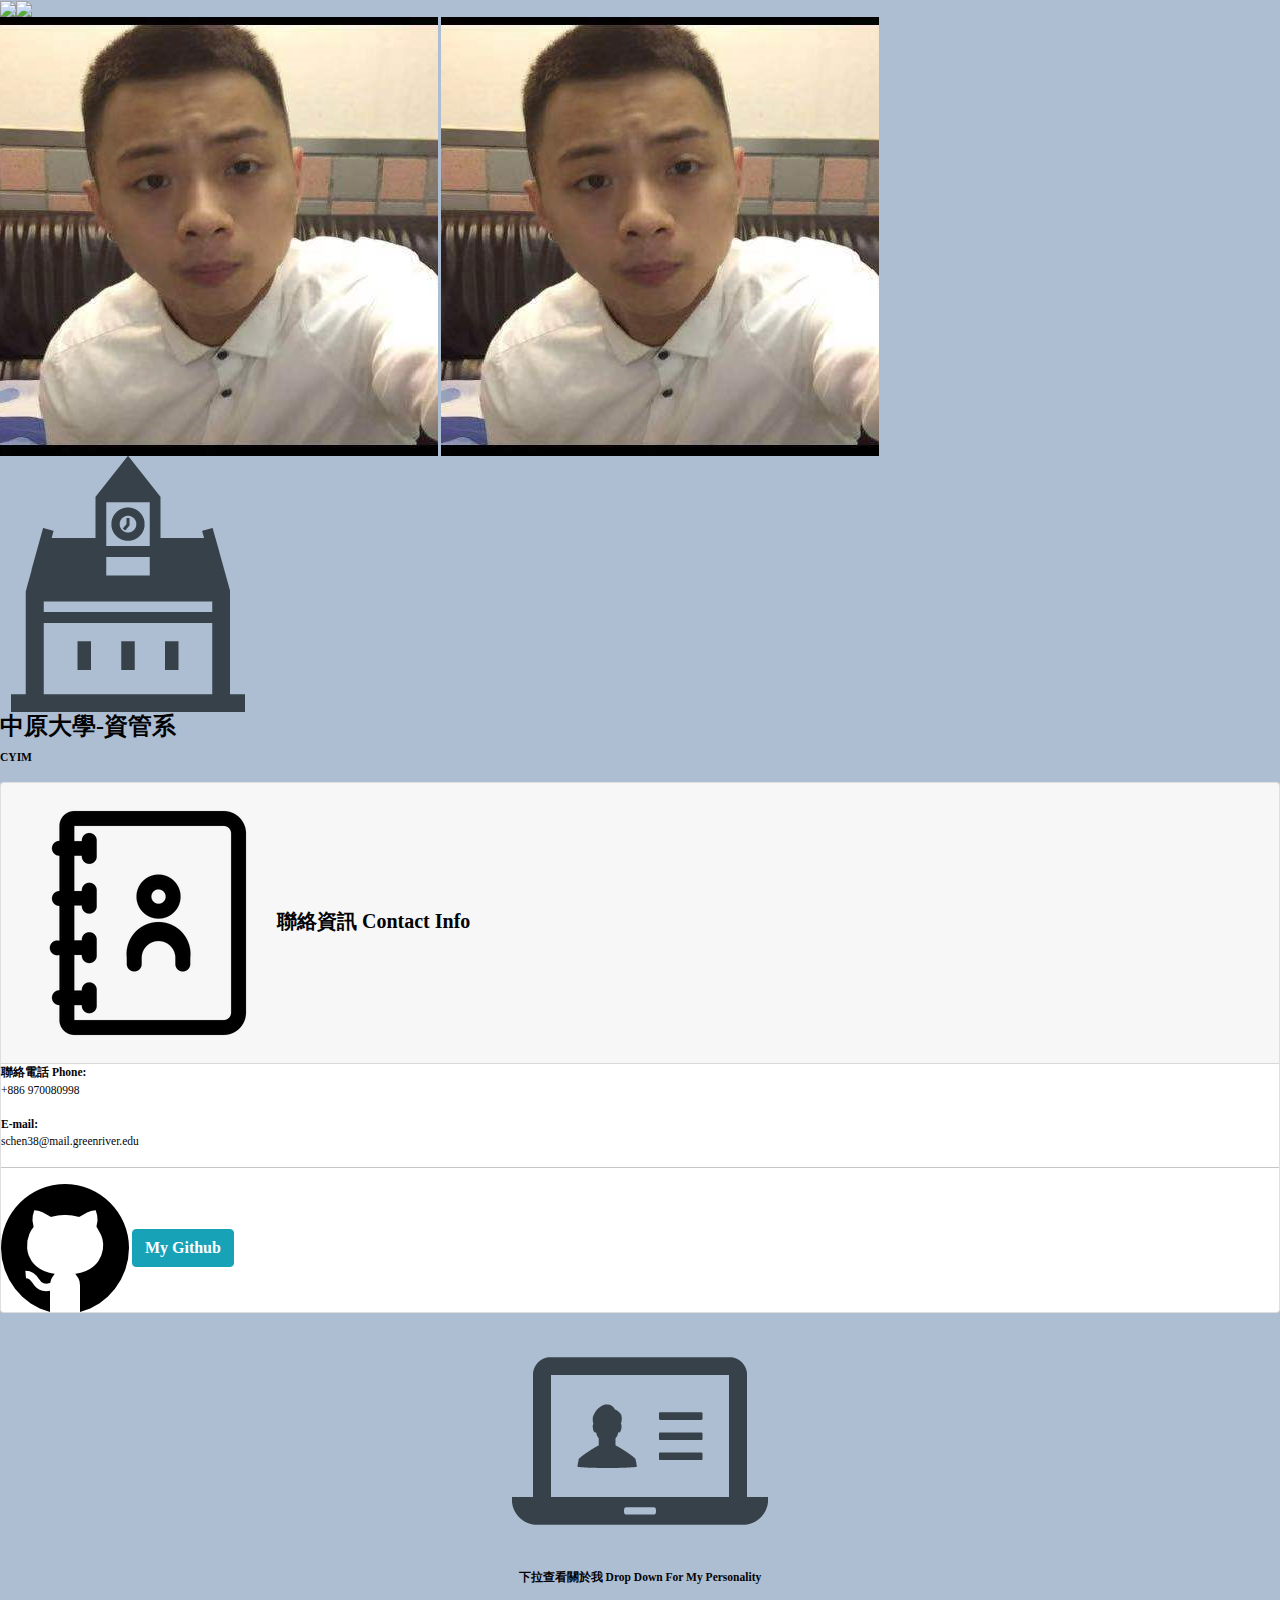
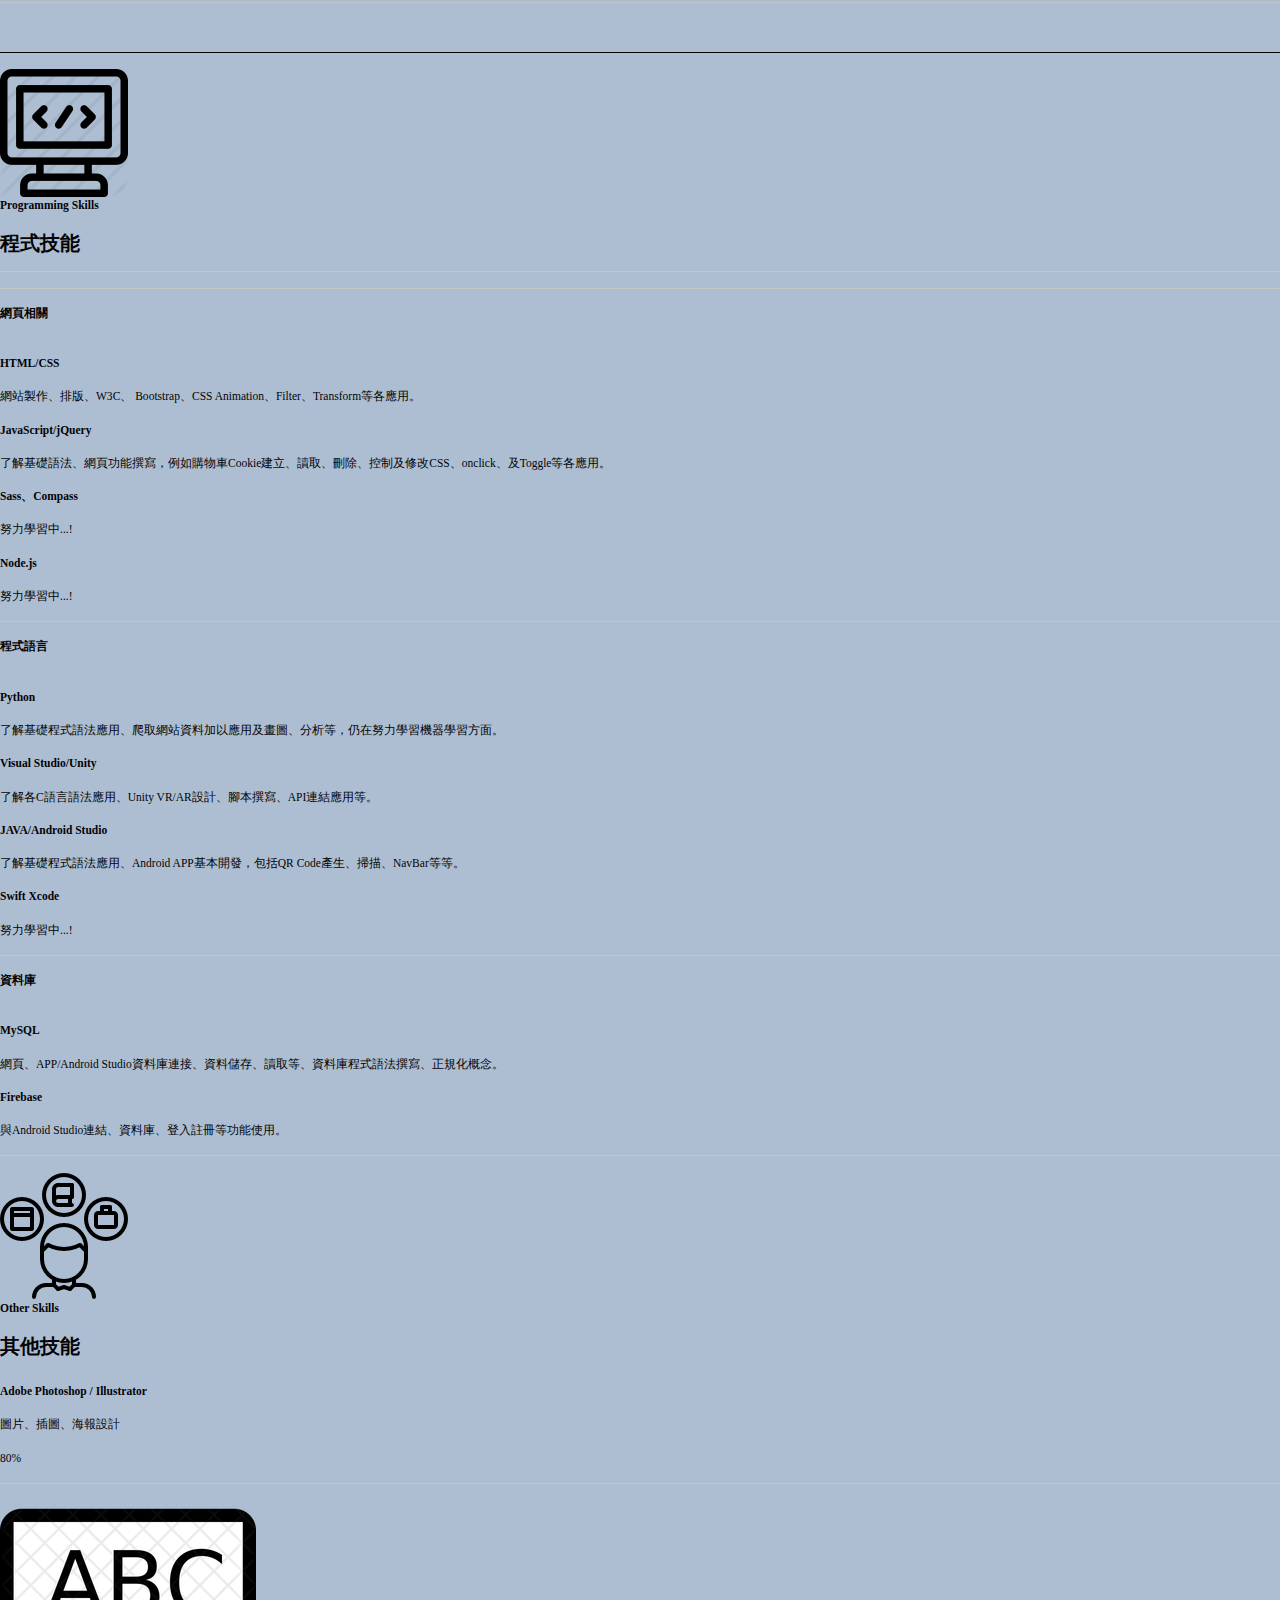
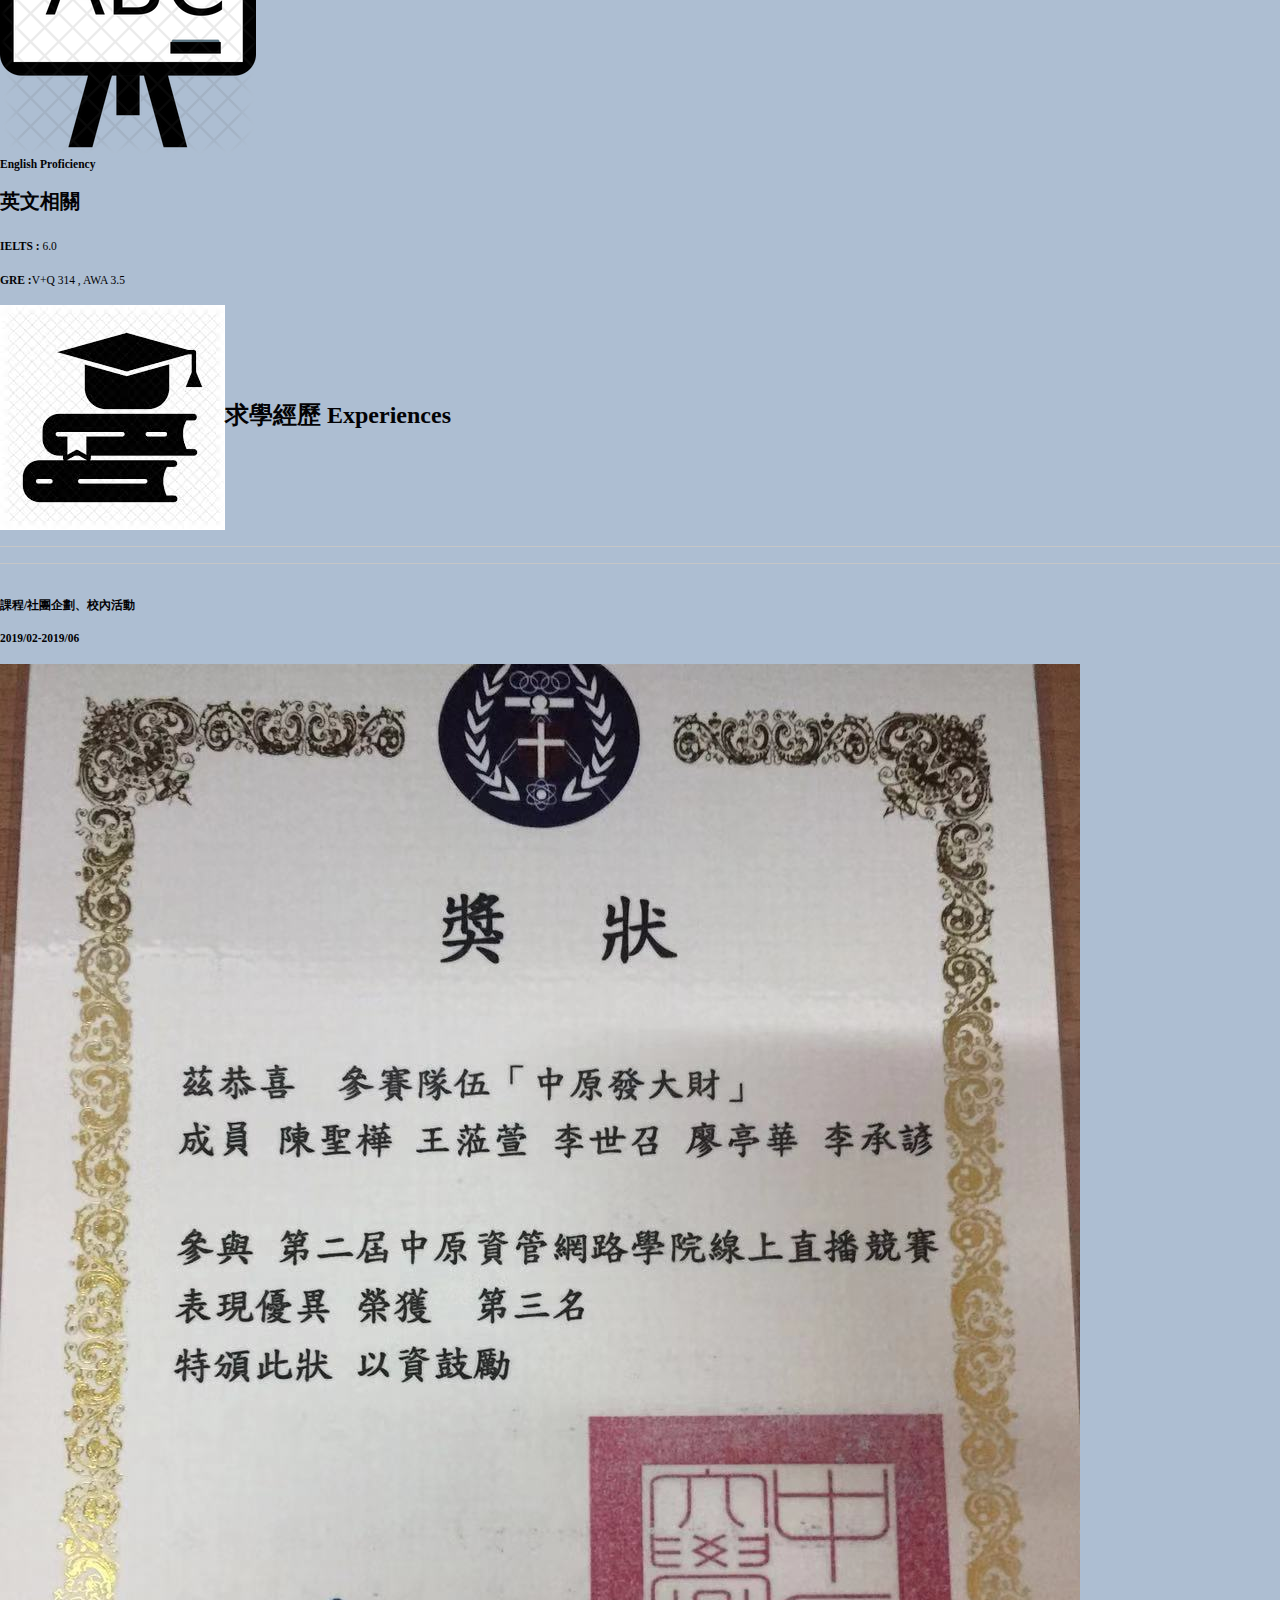
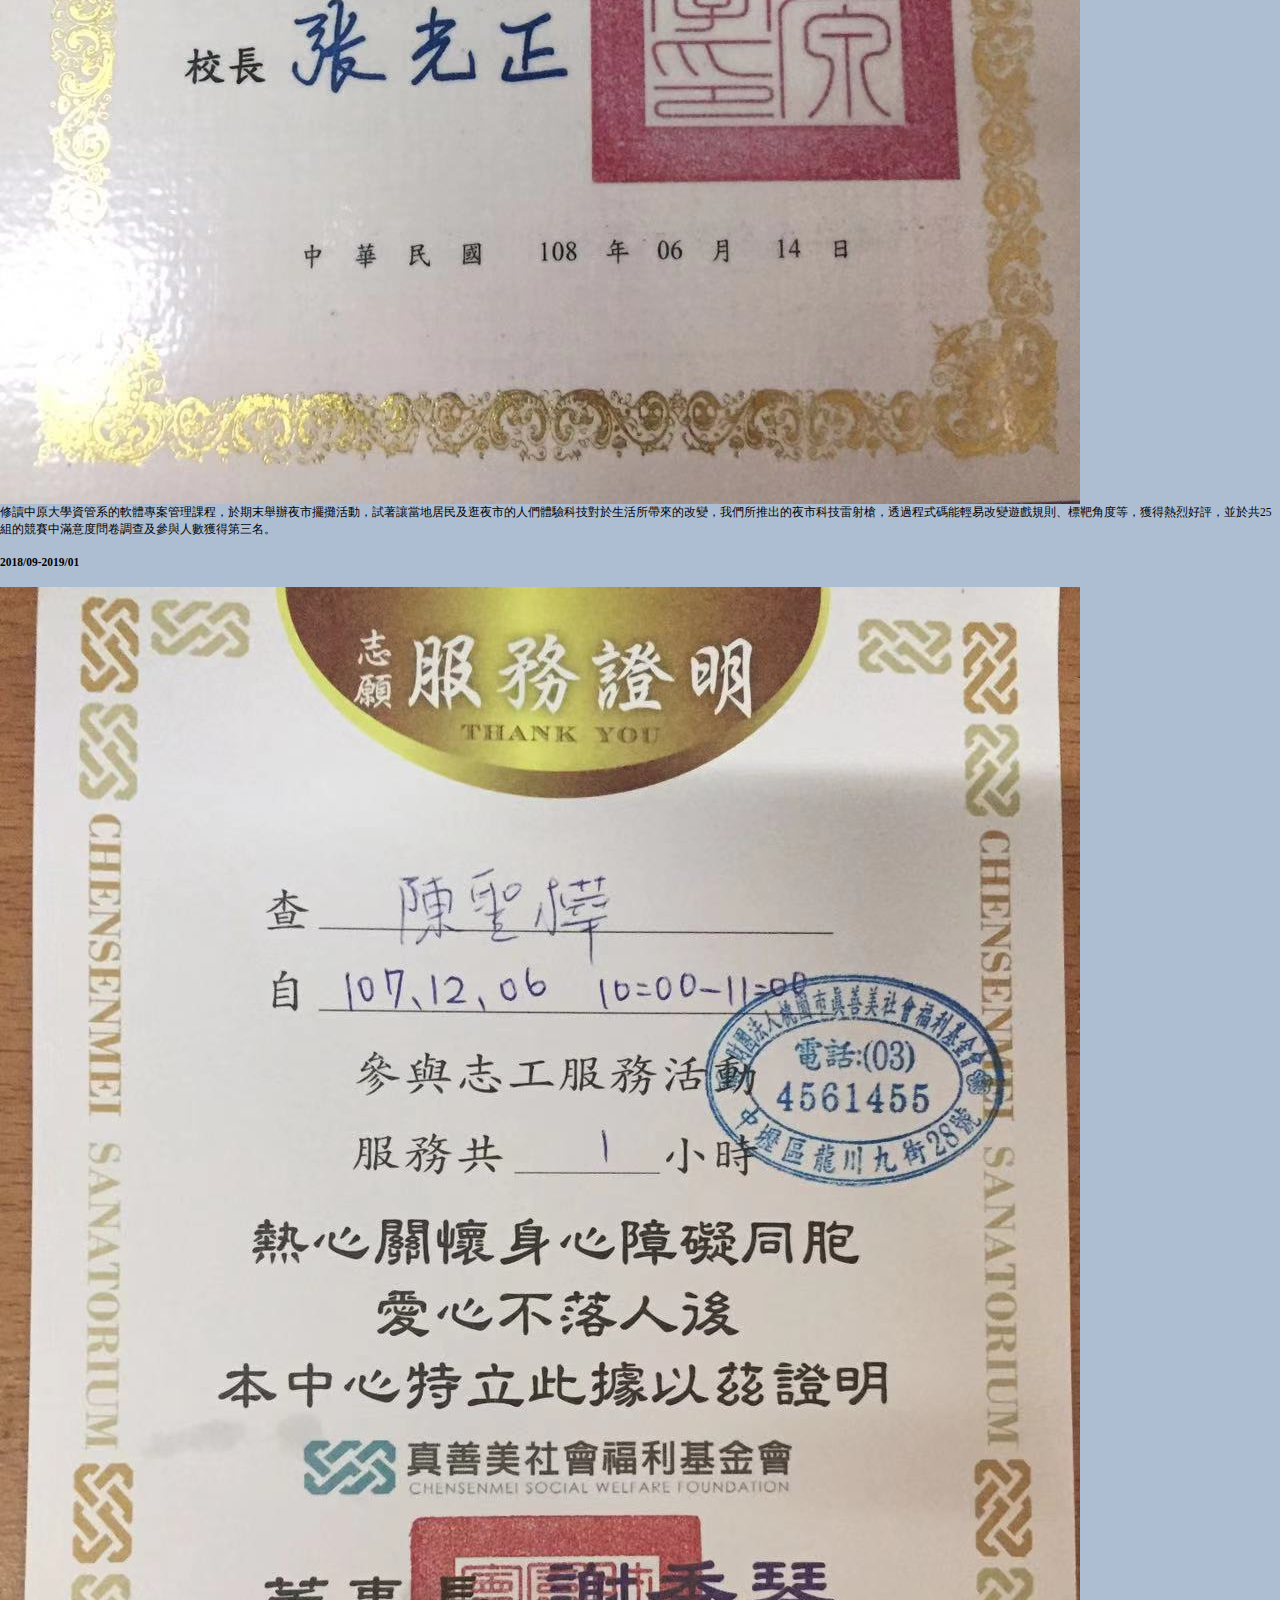
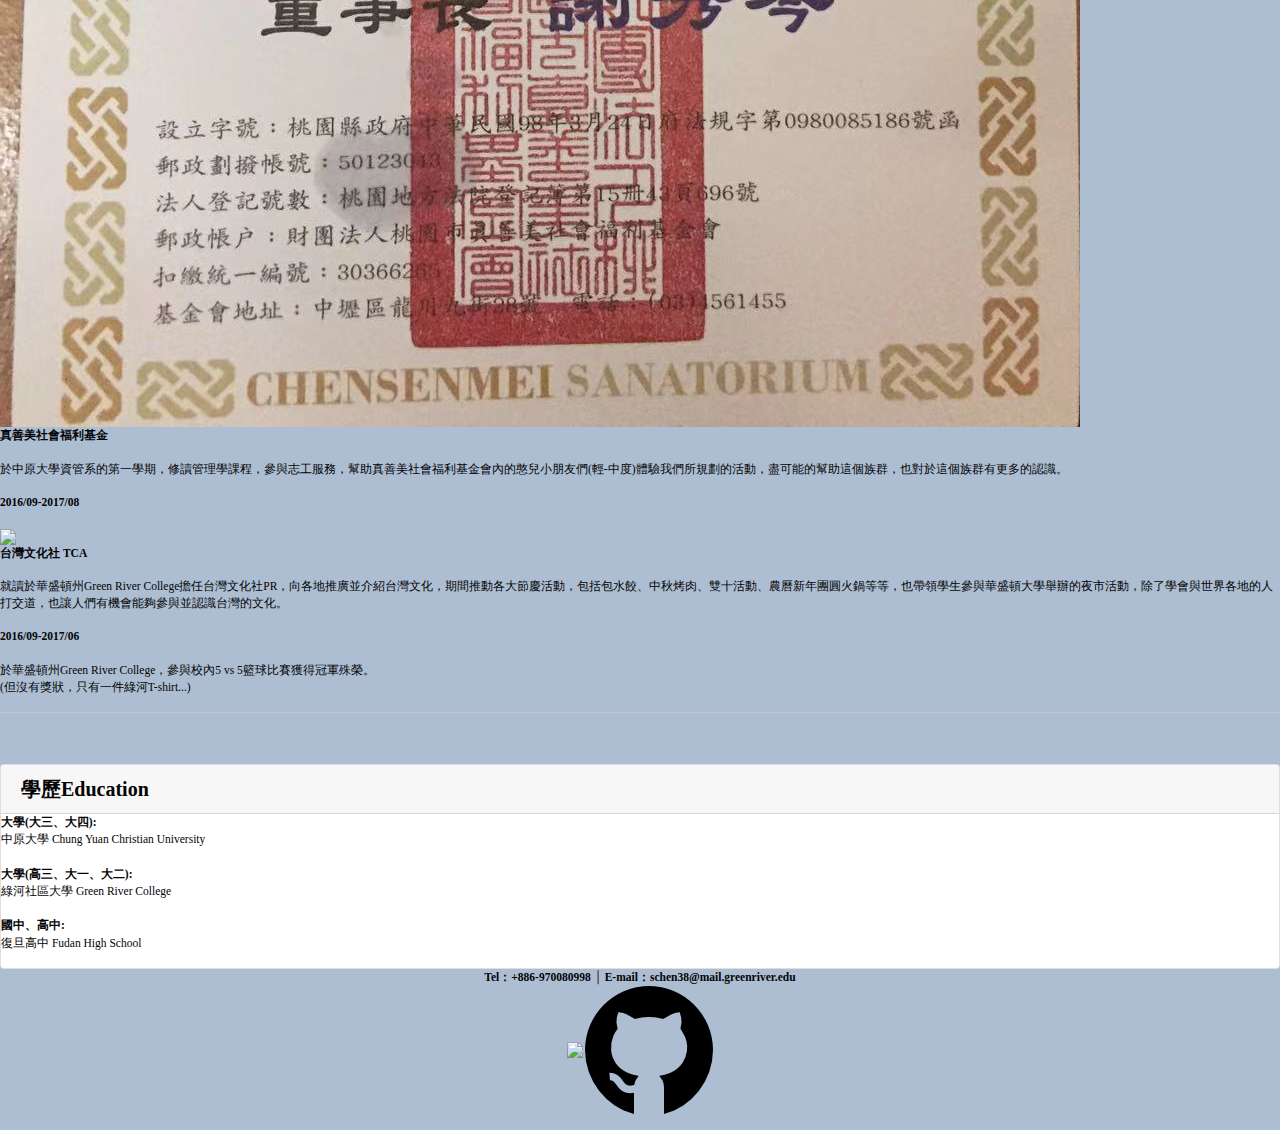
==== index.html @ 16287f43 "Add files via upload" ====
<!DOCTYPE html>
<html>
<head>
<meta name="viewport" content="width=device-width, initial-scale=1">
<meta charset="utf-8" >
<link rel="stylesheet" href="https://maxcdn.bootstrapcdn.com/bootstrap/4.0.0/css/bootstrap.min.css" integrity="sha384-Gn5384xqQ1aoWXA+058RXPxPg6fy4IWvTNh0E263XmFcJlSAwiGgFAW/dAiS6JXm" crossorigin="anonymous">
<link rel="stylesheet" href="css/resume.css">
<style type="text/css">
    body{
    background: #adbed2;
    font-family: Microsoft JhengHei; 
    text-decoration: none;
    font-size: 0.9vmax;
    color: #030305;
    }
</style>
</head>

<body>
    <div class="divName"><img src="img/nameM.png" class="nameM"><img src="img/name.png" class="namescript"></div>
<div class="main">
	<div class="frame">
    <div class="a1">
        <div class="info1">
          <div class="myImage">
          <img src="img/me.png" class="me">
          <img src="img/me.png" class="meBack">
          </div>
          <div class="info1_1">
          <img src="img/school.png" class="icon">
          <h4><b>中原大學-資管系</b></h4>
          <p><b>CYIM</b></p>
        </div>
        </div>
        <div class="info2">
        <div class="card">
          <h5 class="card-header "><img src="img/contact.png" class="icon"><b>聯絡資訊  Contact Info</b></h5>
          <div class="contact">
            <p><b>聯絡電話  Phone:</b><br>+886 970080998<br><br><b>E-mail: </b><br>schen38@mail.greenriver.edu</p>
            <hr color="#dddddd">
            <div class="git">
              <img src="img/github.png" class="icon">
              <a href="https://github.com/schen38" class="btn btn-info"><center><b>My    Github</b></center></a>
            </div>
          </div>
        </div>
      </div>
      <div class="info3" id="info3">
          <center><img src="img/aboutme.png" class="icon"></center>
          <center><p><b>下拉查看關於我 Drop Down For My Personality</b></p></center>
          <center><hr color="#dddddd">
          <br>
          <div class="rotate">
            <span class="arrow" onclick="toggle(this)" data-toggle="collapse" data-target="#collapse"> 
            </span>
          </div>
          </center>
      <div id="collapse" class="collapse">
        <br>
          <p><b>關於我   About Me</b></p>
          <p>個性外向，樂於與人交談，但也享受宅在家完成程式後的成就感，嘗試將創意、個人特色及程式能力結合，將想到或看到有趣的主題，用程式將邏輯及思維呈現出來；喜歡跳脫舒適圈，嘗試不同的挑戰，平常自己學習新知識，包括進階前端(Node、React、Vue、Sass、Compass)、SEO等知識，閱讀英文文章及影片(TedTalk、CNN、)、Python與爬蟲、機器學習應用(Finlab)，APP製作、Swift(Stanford CS193P課程影片)，以及任何相關趨勢或知識(Medium網站等)，邊學邊做，嘗試填滿生活來精進自我。
          </p>
          <br>
        <div class="card">
          <p class="card-header"><img src="img/hobby.jpg" class="icon"><b>興趣嗜好  Passion & Hobbies</b></p>
          <div>
            <div class="divH"><p><img src="img/reading.png" class="hobby">Reading</p></div> 
            <div class="divH"><p><img src="img/code.png" class="hobby">Coding Life</p></div>
            <div class="divH"><p><img src="img/basketball.png" class="hobby">Basketball</p></div> 
            <div class="divH"><p> <img src="img/poolball.jpg" class="hobby">Pool Ball</p></div>
            <div class="divH"><p><img src="img/rap.png" class="hobby">Rap/R&B/Soul Music </p></div>
            <div class="divH"><p><img src="img/traveling.jpg" class="hobby">Traveling</p></div>
          </div>
        </div>
      </div>
    </div>
    </div>
    <hr color="#030305">
    <div class="a2Left">
  		<div class="skill1">
  			<img src="img/codingicon.png" class="icon">
  			<p><b>Programming    Skills</b></p>
  			<h5><b>程式技能</b></h5>
  		</div>
      <hr color="#dddddd">
      <hr color="#dddddd">
  		<div class="percent">
        <div class="codeweb">
        <p><b>網頁相關</b></p>
        <br>
  			<div class="codingSkill">
  				<p><b>HTML/CSS</b></p>
  				<p>網站製作、排版、W3C、 Bootstrap、CSS Animation、Filter、Transform等各應用。</p>
          <div class="Chart">
  				  <div class="circleChart" id="0"></div>
          </div>
  			</div>
  			<div class="codingSkill"> 
  				<p><b>JavaScript/jQuery</b></p></center>
  				<p>了解基礎語法、網頁功能撰寫，例如購物車Cookie建立、讀取、刪除、控制及修改CSS、onclick、及Toggle等各應用。</p>
          <div class="Chart">
  				  <div class="circleChart" id="2"></div>
          </div>
  			</div>
        <div class="codingSkill">
          <p><b>Sass、Compass</b></p>
          <p>努力學習中...!</p>
          <div class="Chart">
            <div class="circleChart" id="1"></div>
          </div>
        </div>
        <div class="codingSkill">
          <p><b>Node.js</b></p></center>
          <p>努力學習中...!</p>
          <div class="Chart">
            <div class="circleChart" id="3"></div>
          </div>
        </div>
      </div>
      <hr color="#dddddd">
      <div class="codelanguage">
        <p><b>程式語言</b></p>
        <br>
  			<div class="codingSkill">
  				<p><b>Python</b></p>
  				<p>了解基礎程式語法應用、爬取網站資料加以應用及畫圖、分析等，仍在努力學習機器學習方面。</p>
          <div class="Chart">
  				  <div class="circleChart" id="4"></div>
          </div>
  			</div>
  			<div class="codingSkill">
  				<p><b>Visual Studio/Unity</b></p>
  				<p>了解各C語言語法應用、Unity VR/AR設計、腳本撰寫、API連結應用等。</p>
          <div class="Chart">
  				  <div class="circleChart" id="5"></div>
          </div>
  			</div>
        <div class="codingSkill">
          <p><b>JAVA/Android Studio</b></p>
          <p>了解基礎程式語法應用、Android APP基本開發，包括QR Code產生、掃描、NavBar等等。</p>
          <div class="Chart">
            <div class="circleChart" id="6"></div>
          </div>
        </div>
        <div class="codingSkill">
          <p><b>Swift Xcode</b></p>
          <p>努力學習中...!</p>
          <div class="Chart">
            <div class="circleChart" id="7"></div>
          </div>
        </div>
      </div>
      <hr color="#dddddd">
      <div class="codedb">
        <p><b>資料庫</b></p>
        <br>
  			<div class="codingSkill">
  				<p><b>MySQL</b></p>
  				<p>網頁、APP/Android Studio資料庫連接、資料儲存、讀取等、資料庫程式語法撰寫、正規化概念。</p>
          <div class="Chart">
  				  <div class="circleChart" id="8"></div>
          </div>
  			</div>
        <div class="codingSkill">
          <p><b>Firebase</b></p>
          <p>與Android Studio連結、資料庫、登入註冊等功能使用。</p>
          <div class="Chart">
            <div class="circleChart" id="9"></div>
          </div>
        </div>
		  </div>
    </div>
		  <hr color="#dddddd">
		  <div class="skills">
			 <img src="img/otherskill.png" class="icon">
  			<p><b>Other Skills</b></p>
  			<h5><b>其他技能</b></h5>
        <br>
    		<p><b>Adobe Photoshop / Illustrator</b></p>
    		<p>圖片、插圖、海報設計</p>
        <p>80%</p>
    		<div class="scontainer">
      		<div class="skill"><p></p></div>
    		</div>
      </div>
    		<hr color="#dddddd">
      <div class="skills">
    		<img src="img/english.png" class="icon">
    		<p><b>English Proficiency</b></p>
    		<h5><b>英文相關</b></h5><br>
    		<p><b>IELTS    :</b>    6.0</p>
    		<p><b>GRE    :</b>V+Q    314     ,    AWA    3.5</p>
    	</div>
    </div>
    <div class="a2Right">
      <h4><b><img src="img/education.jpg" class="icon">求學經歷  Experiences</b></h4>
      <hr color="#dddddd"><hr color="#dddddd">
      <br>
      <p><b>課程/社團企劃、校內活動</b><p>
  		<div class="timeline">
  			<div class="tcontainer tleft">
    			<div class="content1">
            <p><b>2019/02-2019/06</b></p>
            <img src="img/certificates.jpg"  class="certificate">
            <p>修讀中原大學資管系的軟體專案管理課程，於期末舉辦夜市擺攤活動，試著讓當地居民及逛夜市的人們體驗科技對於生活所帶來的改變，我們所推出的夜市科技雷射槍，透過程式碼能輕易改變遊戲規則、標靶角度等，獲得熱烈好評，並於共25組的競賽中滿意度問卷調查及參與人數獲得第三名。</p>
    			</div>
  			</div>
  			<div class="tcontainer tright">
    			<div class="content2">
            <p><b>2018/09-2019/01</b></p>
            <img src="img/certificatem.jpg" class="certificate">
            <p><b>真善美社會福利基金</b></p>
            <p>於中原大學資管系的第一學期，修讀管理學課程，參與志工服務，幫助真善美社會福利基金會內的憨兒小朋友們(輕-中度)體驗我們所規劃的活動，盡可能的幫助這個族群，也對於這個族群有更多的認識。</p>
    			</div>
  			</div>
  			<div class="tcontainer tleft">
          <div class="content3">
            <p><b>2016/09-2017/08</b></p>
            <img src="img/tca.jpg" class="certificate">
            <p><b>台灣文化社    TCA</b></p>
            <p>就讀於華盛頓州Green River College擔任台灣文化社PR，向各地推廣並介紹台灣文化，期間推動各大節慶活動，包括包水餃、中秋烤肉、雙十活動、農曆新年團圓火鍋等等，也帶領學生參與華盛頓大學舉辦的夜市活動，除了學會與世界各地的人打交道，也讓人們有機會能夠參與並認識台灣的文化。</p>
          </div>
  			</div>
        <div class="tcontainer tright">
          <div class="content4">
            <p><b>2016/09-2017/06</b></p>
            <p>於華盛頓州Green River College，參與校內5 vs 5籃球比賽獲得冠軍殊榮。<br>(但沒有獎狀，只有一件綠河T-shirt...)</p>
          </div>
        </div>
  		</div>
      <hr color="#dddddd">
      <br><br>
      <div class="card">
          <h5 class="card-header "><b>學歷Education</b></h5>
          <div class="contact">
            <p><b>大學(大三、大四):</b><br>中原大學 Chung Yuan Christian University <br><br>
            <b>大學(高三、大一、大二):</b><br>綠河社區大學 Green River College<br><br>
            <b>國中、高中:</b><br>復旦高中 Fudan High School
            </p>
          </div>
        </div>
    </div>
	</div>
</div>
<div class="footer">
  <center><p>
    <b>Tel：+886-970080998 │ E-mail：schen38@mail.greenriver.edu</b>
    <br><a href="mailto:schen38@mail.greenriver.edu"><img src="img/email.png" class="email"></a>
    <a href="https://github.com/schen38"><img src="img/github.png" class="email"></a>
  </p></center>
</div>

<script src="https://ajax.googleapis.com/ajax/libs/jquery/3.4.1/jquery.min.js"></script>
<script src="https://maxcdn.bootstrapcdn.com/bootstrap/3.4.0/js/bootstrap.min.js"></script>
<script src="js/arrow.js"></script>
<script src="js/circleChart.min.js"></script>
<script src="js/circleChartWeb.js"></script>
<script src="js/circleChartLanguage.js"></script>
<script src="js/circleChartDB.js"></script>
<script src="js/progress.js"></script>
<script src="js/experiences.js"></script>

</body>
</html>
---- css/resume.css ----
<style>
.main{
	background-color: white;
	max-width: 85%;
	max-height: 85%;
}
</style>
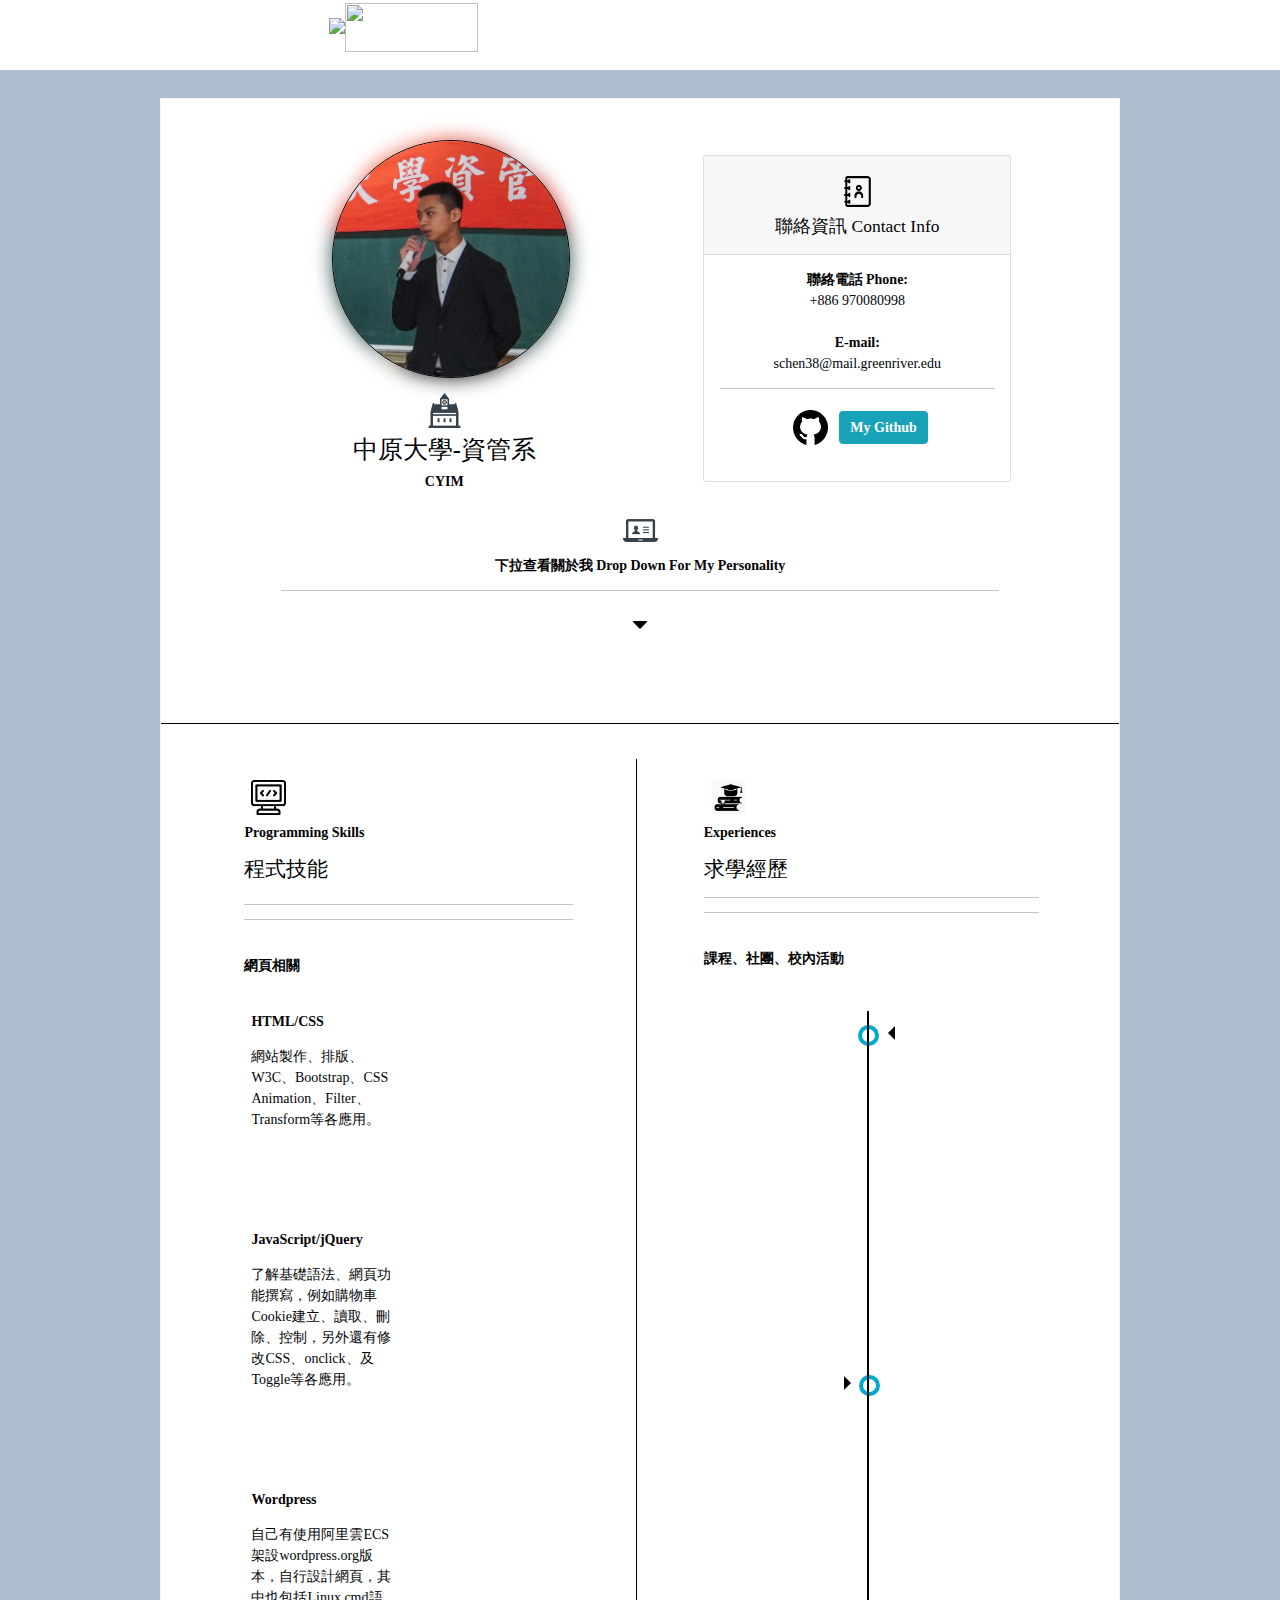
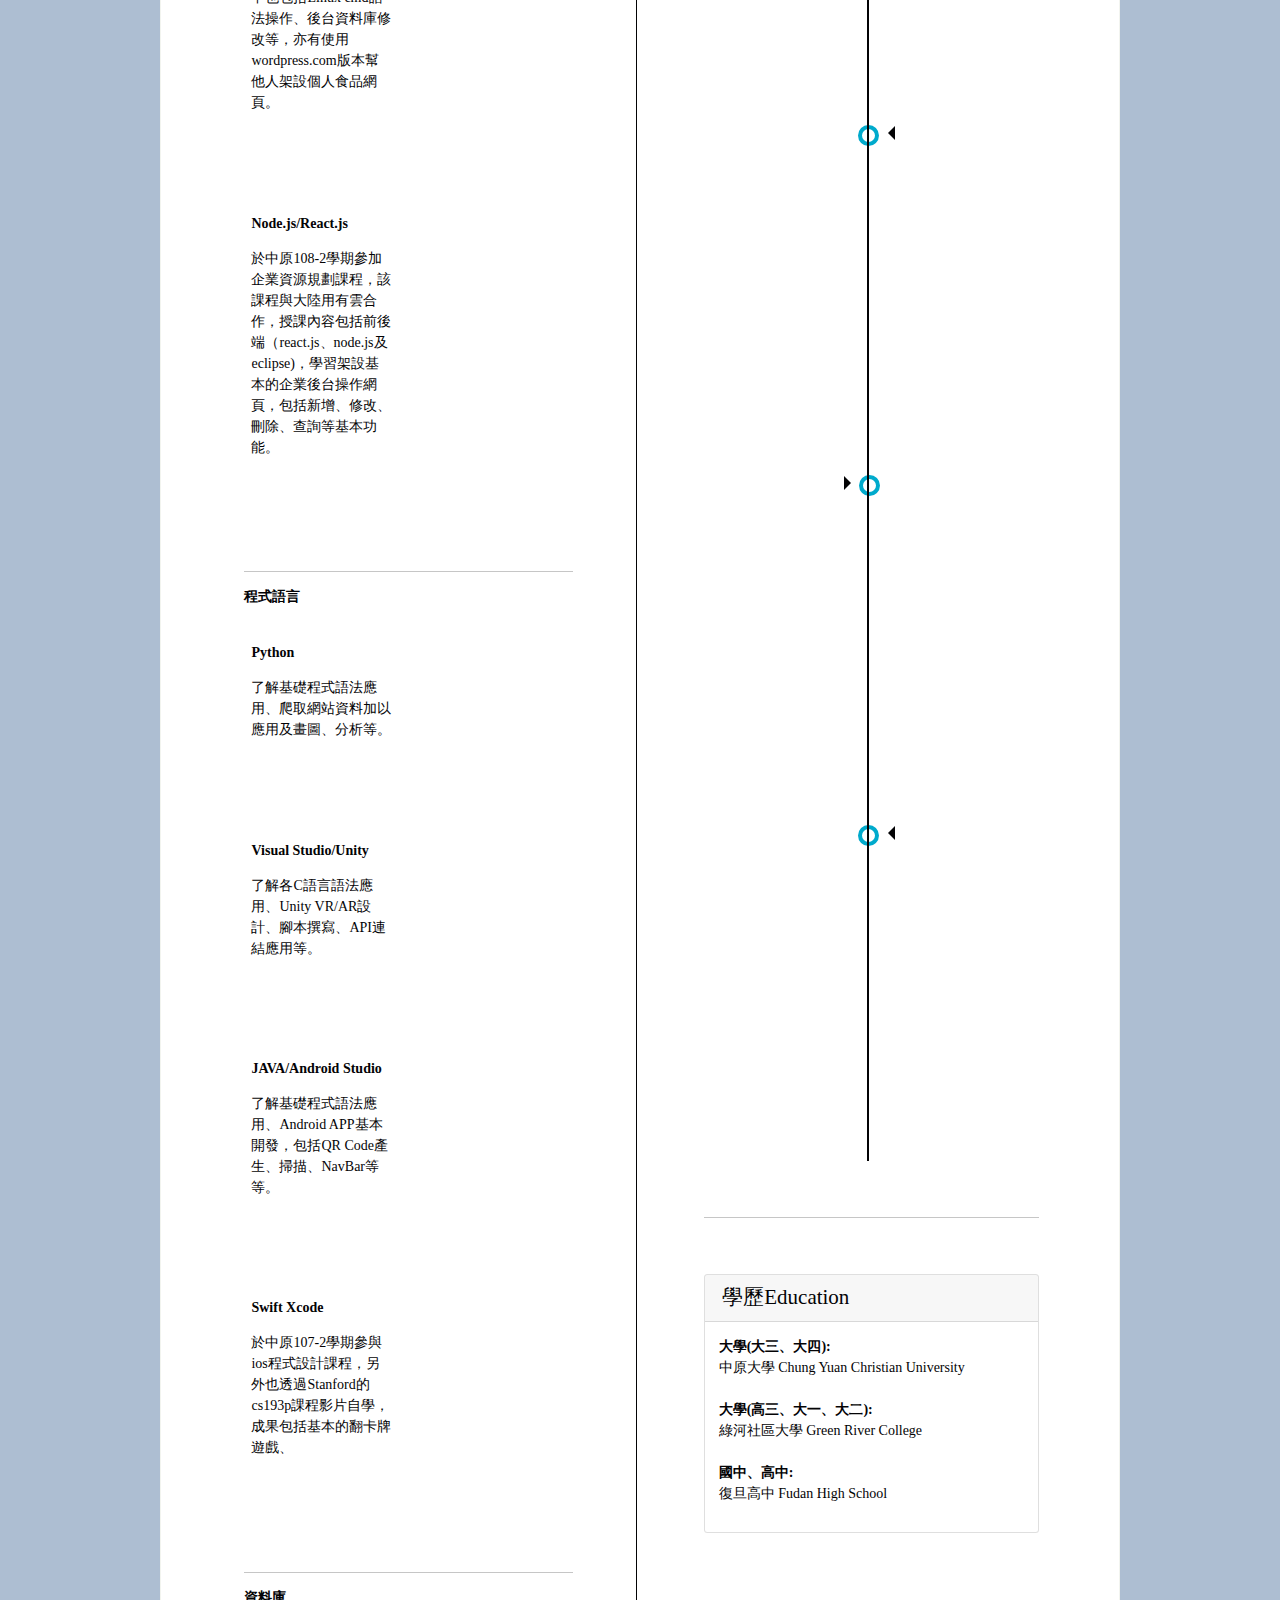
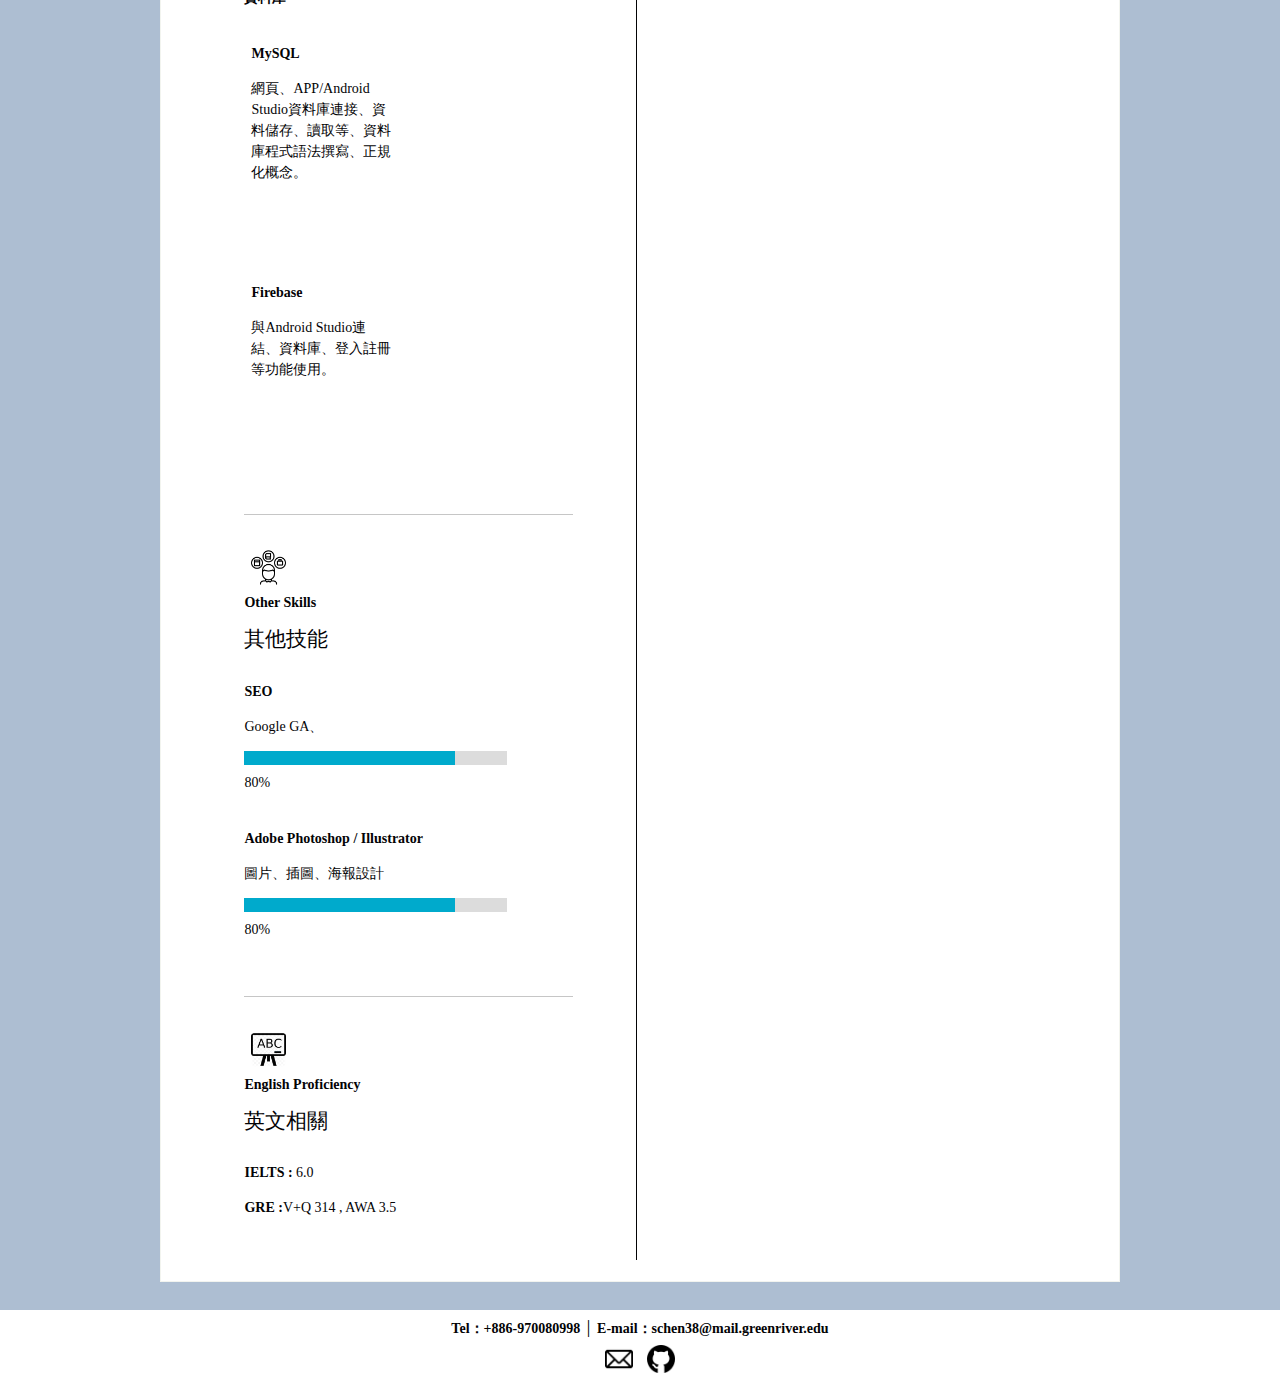
==== commit 53b731ec: "Update index.html" ====
--- a/index.html
+++ b/index.html
@@ -1,254 +1,287 @@
 <!DOCTYPE html>
 <html>
 <head>
-<meta name="viewport" content="width=device-width, initial-scale=1">
-<meta charset="utf-8" >
-<link rel="stylesheet" href="https://maxcdn.bootstrapcdn.com/bootstrap/4.0.0/css/bootstrap.min.css" integrity="sha384-Gn5384xqQ1aoWXA+058RXPxPg6fy4IWvTNh0E263XmFcJlSAwiGgFAW/dAiS6JXm" crossorigin="anonymous">
-<link rel="stylesheet" href="css/resume.css">
-<style type="text/css">
+  <meta name="viewport" content="width=device-width, initial-scale=1">
+  <meta charset="utf-8" >
+  <link rel="stylesheet" href="css/resume.css">
+  <link rel="stylesheet" href="https://maxcdn.bootstrapcdn.com/bootstrap/4.0.0/css/bootstrap.min.css" integrity="sha384-Gn5384xqQ1aoWXA+058RXPxPg6fy4IWvTNh0E263XmFcJlSAwiGgFAW/dAiS6JXm" crossorigin="anonymous">
+  <title>陳聖樺的個人履歷</title>
+  <style type="text/css">
     body{
-    background: #adbed2;
-    font-family: Microsoft JhengHei; 
-    text-decoration: none;
-    font-size: 0.9vmax;
-    color: #030305;
+      background: #adbed2;
+      font-family: Microsoft JhengHei; 
+      text-decoration: none;
+      font-size: 0.9vmax;
+      color: #030305;
     }
-</style>
+  </style>
 </head>
 
 <body>
-    <div class="divName"><img src="img/nameM.png" class="nameM"><img src="img/name.png" class="namescript"></div>
-<div class="main">
-	<div class="frame">
-    <div class="a1">
+  <div class="divName" id="top"><img src="img/nameM.png" class="nameM"><img src="img/name.png" class="namescript"></div>
+  <div class="main">
+    <div class="frame">
+      <div class="a1">
         <div class="info1">
           <div class="myImage">
-          <img src="img/me.png" class="me">
-          <img src="img/me.png" class="meBack">
+            <img src="img/me.png" class="me">
+            <img src="img/me.png" class="meBack">
           </div>
           <div class="info1_1">
-          <img src="img/school.png" class="icon">
-          <h4><b>中原大學-資管系</b></h4>
-          <p><b>CYIM</b></p>
-        </div>
+            <center>
+              <img src="img/school.png" class="icon">
+              <h3>中原大學-資管系</h3>
+              <p><b>CYIM</b></p>
+            </center>
+          </div>
         </div>
         <div class="info2">
-        <div class="card">
-          <h5 class="card-header "><img src="img/contact.png" class="icon"><b>聯絡資訊  Contact Info</b></h5>
-          <div class="contact">
-            <p><b>聯絡電話  Phone:</b><br>+886 970080998<br><br><b>E-mail: </b><br>schen38@mail.greenriver.edu</p>
-            <hr color="#dddddd">
-            <div class="git">
-              <img src="img/github.png" class="icon">
-              <a href="https://github.com/schen38" class="btn btn-info"><center><b>My    Github</b></center></a>
-            </div>
-          </div>
-        </div>
-      </div>
-      <div class="info3" id="info3">
+          <center>
+            <div class="card">
+              <div class="card-header">
+                <img src="img/contact.png" class="icon">
+                <h5>聯絡資訊  Contact Info</h5>
+              </div>
+              <div class="contact">
+                <p><b>聯絡電話  Phone:</b><br>+886 970080998<br><br><b>E-mail: </b><br>schen38@mail.greenriver.edu</p>
+                <hr color="#dddddd">
+                <div class="git">
+                  <img src="img/github.png" class="icon">
+                  <a href="https://github.com/schen38" class="btn btn-info"><center><b>My    Github</b></center></a>
+                </div>
+              </div>
+            </div>
+          </center>
+        </div>
+        <div class="info3" id="info3">
           <center><img src="img/aboutme.png" class="icon"></center>
           <center><p><b>下拉查看關於我 Drop Down For My Personality</b></p></center>
           <center><hr color="#dddddd">
+            <br>
+            <div class="rotate">
+              <span class="arrow"  data-toggle="collapse" data-target="#collapse"> 
+              </span>
+            </div>
+          </center>
+          <div id="collapse" class="collapse">
+            <br>
+            <br>
+            <p><b>關於我   About Me</b></p>
+            <p>個性不算外向，但樂於與人交談，享受完成程式後那種立即的成就感，希望能將創意、個人特色及程式能力結合，把腦袋中有趣的主題，用程式將思維呈現出來；喜歡跳脫舒適圈，那種不確定性且冒險的過程，才能透過自己的努力達成自己想要的結果，樂於嘗試不同的挑戰、學習新知識，平常透過閱讀英文文章及影片（CNN、TedTalk等）練習英文、透過閱讀網路文章、部落格(Finlab、Medium等)學習程式方面的新知識，不斷努力精進自我。
+            </p>
+            <br>
+            <div class="card">
+              <p class="card-header"><img src="img/hobby.jpg" class="icon"><b>興趣嗜好  Passion & Hobbies</b></p>
+              <center>
+                <div>
+                  <div class="divH"><p><img src="img/reading.png" class="hobby">Reading</p></div> 
+                  <div class="divH"><p><img src="img/code.png" class="hobby">Coding Life</p></div>
+                  <div class="divH"><p><img src="img/basketball.png" class="hobby">Basketball</p></div> 
+                  <div class="divH"><p> <img src="img/poolball.jpg" class="hobby">Pool Ball</p></div>
+                  <div class="divH"><p><img src="img/rap.png" class="hobby">Music</p></div>
+                  <div class="divH"><p><img src="img/traveling.jpg" class="hobby">Traveling</p></div>
+                </div>
+              </center>
+            </div>
+          </div>
+        </div>
+      </div>
+      <hr color="#030305">
+      <div class="top"><a href="#top"><img src="img/top.png"></a></div>
+      <div class="a2Left">
+        <div class="skill1">
+          <img src="img/codingicon.png" class="icon">
+          <p><b>Programming    Skills</b></p>
+          <h4>程式技能</h4>
+        </div>
+        <hr color="#dddddd">
+        <hr color="#dddddd">
+        <div class="percent">
+          <div class="codeweb">
+            <p><b>網頁相關</b></p>
+            <br>
+            <div class="codingSkill">
+              <p><b>HTML/CSS</b></p>
+              <p>網站製作、排版、W3C、Bootstrap、CSS Animation、Filter、Transform等各應用。</p>
+              <div class="Chart">
+                <div class="circleChart" id="0"></div>
+              </div>
+            </div>
+            <div class="codingSkill"> 
+              <p><b>JavaScript/jQuery</b></p></center>
+              <p>了解基礎語法、網頁功能撰寫，例如購物車Cookie建立、讀取、刪除、控制，另外還有修改CSS、onclick、及Toggle等各應用。</p>
+              <div class="Chart">
+                <div class="circleChart" id="2"></div>
+              </div>
+            </div>
+            <div class="codingSkill">
+              <p><b>Wordpress</b></p>
+              <p>自己有使用阿里雲ECS架設wordpress.org版本，自行設計網頁，其中也包括Linux cmd語法操作、後台資料庫修改等，亦有使用wordpress.com版本幫他人架設個人食品網頁。</p>
+              <div class="Chart">
+                <div class="circleChart" id="1"></div>
+              </div>
+            </div>
+            <div class="codingSkill">
+              <p><b>Node.js/React.js</b></p></center>
+              <p>於中原108-2學期參加企業資源規劃課程，該課程與大陸用有雲合作，授課內容包括前後端（react.js、node.js及eclipse)，學習架設基本的企業後台操作網頁，包括新增、修改、刪除、查詢等基本功能。</p>
+              <div class="Chart">
+                <div class="circleChart" id="3"></div>
+              </div>
+            </div>
+          </div>
+          <hr color="#dddddd">
+          <div class="codelanguage">
+            <p><b>程式語言</b></p>
+            <br>
+            <div class="codingSkill">
+              <p><b>Python</b></p>
+              <p>了解基礎程式語法應用、爬取網站資料加以應用及畫圖、分析等。</p>
+              <div class="Chart">
+                <div class="circleChart" id="4"></div>
+              </div>
+            </div>
+            <div class="codingSkill">
+              <p><b>Visual Studio/Unity</b></p>
+              <p>了解各C語言語法應用、Unity VR/AR設計、腳本撰寫、API連結應用等。</p>
+              <div class="Chart">
+                <div class="circleChart" id="5"></div>
+              </div>
+            </div>
+            <div class="codingSkill">
+              <p><b>JAVA/Android Studio</b></p>
+              <p>了解基礎程式語法應用、Android APP基本開發，包括QR Code產生、掃描、NavBar等等。</p>
+              <div class="Chart">
+                <div class="circleChart" id="6"></div>
+              </div>
+            </div>
+            <div class="codingSkill">
+              <p><b>Swift Xcode</b></p>
+              <p>於中原107-2學期參與ios程式設計課程，另外也透過Stanford的cs193p課程影片自學，成果包括基本的翻卡牌遊戲、</p>
+              <div class="Chart">
+                <div class="circleChart" id="7"></div>
+              </div>
+            </div>
+          </div>
+          <hr color="#dddddd">
+          <div class="codedb">
+            <p><b>資料庫</b></p>
+            <br>
+            <div class="codingSkill">
+              <p><b>MySQL</b></p>
+              <p>網頁、APP/Android Studio資料庫連接、資料儲存、讀取等、資料庫程式語法撰寫、正規化概念。</p>
+              <div class="Chart">
+                <div class="circleChart" id="8"></div>
+              </div>
+            </div>
+            <div class="codingSkill">
+              <p><b>Firebase</b></p>
+              <p>與Android Studio連結、資料庫、登入註冊等功能使用。</p>
+              <div class="Chart">
+                <div class="circleChart" id="9"></div>
+              </div>
+            </div>
+          </div>
+        </div>
+        <hr color="#dddddd">
+        <div class="skills">
+          <img src="img/otherskill.png" class="icon">
+          <p><b>Other Skills</b></p>
+          <h4>其他技能</h4>
           <br>
-          <div class="rotate">
-            <span class="arrow" onclick="toggle(this)" data-toggle="collapse" data-target="#collapse"> 
-            </span>
-          </div>
-          </center>
-      <div id="collapse" class="collapse">
+          <p><b>SEO</b></p>
+          <p>Google GA、</p>
+          <div class="scontainer">
+            <div class="skill"><p></p></div>
+          </div>
+          <p>80%</p>
+          <br>
+          <p><b>Adobe Photoshop / Illustrator</b></p>
+          <p>圖片、插圖、海報設計</p>
+          <div class="scontainer">
+            <div class="skill"><p></p></div>
+          </div>
+          <p>80%</p>
+        </div>
+        <hr color="#dddddd">
+        <div class="skills">
+          <img src="img/english.png" class="icon">
+          <p><b>English Proficiency</b></p>
+          <h4>英文相關</h4><br>
+          <p><b>IELTS    :</b>    6.0</p>
+          <p><b>GRE    :</b>V+Q    314     ,    AWA    3.5</p>
+        </div>
+      </div>
+      <div class="a2Right">
+        <img src="img/education.jpg" class="icon">
+        <p><b>Experiences</b></p>
+        <h4>求學經歷</h4>
+        <hr color="#dddddd"><hr color="#dddddd">
         <br>
-          <p><b>關於我   About Me</b></p>
-          <p>個性外向，樂於與人交談，但也享受宅在家完成程式後的成就感，嘗試將創意、個人特色及程式能力結合，將想到或看到有趣的主題，用程式將邏輯及思維呈現出來；喜歡跳脫舒適圈，嘗試不同的挑戰，平常自己學習新知識，包括進階前端(Node、React、Vue、Sass、Compass)、SEO等知識，閱讀英文文章及影片(TedTalk、CNN、)、Python與爬蟲、機器學習應用(Finlab)，APP製作、Swift(Stanford CS193P課程影片)，以及任何相關趨勢或知識(Medium網站等)，邊學邊做，嘗試填滿生活來精進自我。
-          </p>
+        <p><b>課程、社團、校內活動</b><p>
+        <div class="timeline">
+          <div class="tcontainer tright">
+            <div class="content0">
+              <p><b>2019/09-2020/01</b></p>
+              <img src="img/certificatesa.png" class="certificate">
+              <p><b>銀髮社群</b></p>
+              <p>於中原大學資管系的系統分析與設計課程，與銀髮族協會合作並撰寫幫助銀髮族聚會的app，於系內班際競賽中贏過隔壁班獲勝。</p>
+            </div>
+          </div>
+          <div class="tcontainer tleft">
+            <div class="content1">
+              <p><b>2019/02-2019/06</b></p>
+              <img src="img/certificates.jpg"  class="certificate">
+              <p><b>軟體專案管理課程夜市擺攤活動</b></p>
+              <p>修讀中原大學資管系的軟體專案管理課程，於期末舉辦夜市擺攤活動，試著讓當地居民及逛夜市的人們體驗科技對於生活所帶來的改變，我們所推出的夜市科技雷射槍，透過程式碼能輕易改變遊戲規則、標靶角度等，獲得熱烈好評，並於共25組的競賽中滿意度問卷調查及參與人數獲得第三名。</p>
+            </div>
+          </div>
+          <div class="tcontainer tright">
+            <div class="content2">
+              <p><b>2018/09-2019/01</b></p>
+              <img src="img/certificatem.jpg" class="certificate">
+              <p><b>真善美社會福利基金</b></p>
+              <p>於中原大學資管系的第一學期，修讀管理學課程，參與志工服務，幫助真善美社會福利基金會內的憨兒小朋友們(輕-中度)體驗我們所規劃的活動，盡可能的幫助這個族群，也對於這個族群有更多的認識。</p>
+            </div>
+          </div>
           <br>
+          <div class="tcontainer tleft">
+            <div class="content3">
+              <p><b>2016/09-2017/08</b></p>
+              <img src="img/tca.jpg" class="certificate">
+              <p><b>台灣文化社    TCA</b></p>
+              <p>就讀於華盛頓州Green River College擔任台灣文化社PR，向各地推廣並介紹台灣文化，期間推動各大節慶活動，包括包水餃、中秋烤肉、雙十活動、農曆新年團圓火鍋等等，也帶領學生參與華盛頓大學舉辦的夜市活動，除了學會與世界各地的人打交道，也讓人們有機會能夠參與並認識台灣的文化。  </p>
+            </div>
+          </div>
+          <div class="tcontainer tright">
+            <div class="content4">
+              <p><b>2016/09-2017/06</b></p>
+              <img src="img/tca.jpg" class="certificate">
+              <p><b>Green River College校內5vs.5籃球比賽</b></p>
+              <p>於華盛頓州Green River College，參與校內5 vs. 5籃球比賽奪得冠軍，獲得學校吉祥物鱷魚T-shirt。</p>
+            </div>
+          </div>
+        </div>
+        <hr color="#dddddd">
+        <br><br>
         <div class="card">
-          <p class="card-header"><img src="img/hobby.jpg" class="icon"><b>興趣嗜好  Passion & Hobbies</b></p>
-          <div>
-            <div class="divH"><p><img src="img/reading.png" class="hobby">Reading</p></div> 
-            <div class="divH"><p><img src="img/code.png" class="hobby">Coding Life</p></div>
-            <div class="divH"><p><img src="img/basketball.png" class="hobby">Basketball</p></div> 
-            <div class="divH"><p> <img src="img/poolball.jpg" class="hobby">Pool Ball</p></div>
-            <div class="divH"><p><img src="img/rap.png" class="hobby">Rap/R&B/Soul Music </p></div>
-            <div class="divH"><p><img src="img/traveling.jpg" class="hobby">Traveling</p></div>
+          <h4 class="card-header ">學歷Education</h4>
+          <div class="contact">
+            <p><b>大學(大三、大四):</b><br>中原大學 Chung Yuan Christian University <br><br>
+              <b>大學(高三、大一、大二):</b><br>綠河社區大學 Green River College<br><br>
+              <b>國中、高中:</b><br>復旦高中 Fudan High School
+            </p>
           </div>
         </div>
       </div>
     </div>
-    </div>
-    <hr color="#030305">
-    <div class="a2Left">
-  		<div class="skill1">
-  			<img src="img/codingicon.png" class="icon">
-  			<p><b>Programming    Skills</b></p>
-  			<h5><b>程式技能</b></h5>
-  		</div>
-      <hr color="#dddddd">
-      <hr color="#dddddd">
-  		<div class="percent">
-        <div class="codeweb">
-        <p><b>網頁相關</b></p>
-        <br>
-  			<div class="codingSkill">
-  				<p><b>HTML/CSS</b></p>
-  				<p>網站製作、排版、W3C、 Bootstrap、CSS Animation、Filter、Transform等各應用。</p>
-          <div class="Chart">
-  				  <div class="circleChart" id="0"></div>
-          </div>
-  			</div>
-  			<div class="codingSkill"> 
-  				<p><b>JavaScript/jQuery</b></p></center>
-  				<p>了解基礎語法、網頁功能撰寫，例如購物車Cookie建立、讀取、刪除、控制及修改CSS、onclick、及Toggle等各應用。</p>
-          <div class="Chart">
-  				  <div class="circleChart" id="2"></div>
-          </div>
-  			</div>
-        <div class="codingSkill">
-          <p><b>Sass、Compass</b></p>
-          <p>努力學習中...!</p>
-          <div class="Chart">
-            <div class="circleChart" id="1"></div>
-          </div>
-        </div>
-        <div class="codingSkill">
-          <p><b>Node.js</b></p></center>
-          <p>努力學習中...!</p>
-          <div class="Chart">
-            <div class="circleChart" id="3"></div>
-          </div>
-        </div>
-      </div>
-      <hr color="#dddddd">
-      <div class="codelanguage">
-        <p><b>程式語言</b></p>
-        <br>
-  			<div class="codingSkill">
-  				<p><b>Python</b></p>
-  				<p>了解基礎程式語法應用、爬取網站資料加以應用及畫圖、分析等，仍在努力學習機器學習方面。</p>
-          <div class="Chart">
-  				  <div class="circleChart" id="4"></div>
-          </div>
-  			</div>
-  			<div class="codingSkill">
-  				<p><b>Visual Studio/Unity</b></p>
-  				<p>了解各C語言語法應用、Unity VR/AR設計、腳本撰寫、API連結應用等。</p>
-          <div class="Chart">
-  				  <div class="circleChart" id="5"></div>
-          </div>
-  			</div>
-        <div class="codingSkill">
-          <p><b>JAVA/Android Studio</b></p>
-          <p>了解基礎程式語法應用、Android APP基本開發，包括QR Code產生、掃描、NavBar等等。</p>
-          <div class="Chart">
-            <div class="circleChart" id="6"></div>
-          </div>
-        </div>
-        <div class="codingSkill">
-          <p><b>Swift Xcode</b></p>
-          <p>努力學習中...!</p>
-          <div class="Chart">
-            <div class="circleChart" id="7"></div>
-          </div>
-        </div>
-      </div>
-      <hr color="#dddddd">
-      <div class="codedb">
-        <p><b>資料庫</b></p>
-        <br>
-  			<div class="codingSkill">
-  				<p><b>MySQL</b></p>
-  				<p>網頁、APP/Android Studio資料庫連接、資料儲存、讀取等、資料庫程式語法撰寫、正規化概念。</p>
-          <div class="Chart">
-  				  <div class="circleChart" id="8"></div>
-          </div>
-  			</div>
-        <div class="codingSkill">
-          <p><b>Firebase</b></p>
-          <p>與Android Studio連結、資料庫、登入註冊等功能使用。</p>
-          <div class="Chart">
-            <div class="circleChart" id="9"></div>
-          </div>
-        </div>
-		  </div>
-    </div>
-		  <hr color="#dddddd">
-		  <div class="skills">
-			 <img src="img/otherskill.png" class="icon">
-  			<p><b>Other Skills</b></p>
-  			<h5><b>其他技能</b></h5>
-        <br>
-    		<p><b>Adobe Photoshop / Illustrator</b></p>
-    		<p>圖片、插圖、海報設計</p>
-        <p>80%</p>
-    		<div class="scontainer">
-      		<div class="skill"><p></p></div>
-    		</div>
-      </div>
-    		<hr color="#dddddd">
-      <div class="skills">
-    		<img src="img/english.png" class="icon">
-    		<p><b>English Proficiency</b></p>
-    		<h5><b>英文相關</b></h5><br>
-    		<p><b>IELTS    :</b>    6.0</p>
-    		<p><b>GRE    :</b>V+Q    314     ,    AWA    3.5</p>
-    	</div>
-    </div>
-    <div class="a2Right">
-      <h4><b><img src="img/education.jpg" class="icon">求學經歷  Experiences</b></h4>
-      <hr color="#dddddd"><hr color="#dddddd">
-      <br>
-      <p><b>課程/社團企劃、校內活動</b><p>
-  		<div class="timeline">
-  			<div class="tcontainer tleft">
-    			<div class="content1">
-            <p><b>2019/02-2019/06</b></p>
-            <img src="img/certificates.jpg"  class="certificate">
-            <p>修讀中原大學資管系的軟體專案管理課程，於期末舉辦夜市擺攤活動，試著讓當地居民及逛夜市的人們體驗科技對於生活所帶來的改變，我們所推出的夜市科技雷射槍，透過程式碼能輕易改變遊戲規則、標靶角度等，獲得熱烈好評，並於共25組的競賽中滿意度問卷調查及參與人數獲得第三名。</p>
-    			</div>
-  			</div>
-  			<div class="tcontainer tright">
-    			<div class="content2">
-            <p><b>2018/09-2019/01</b></p>
-            <img src="img/certificatem.jpg" class="certificate">
-            <p><b>真善美社會福利基金</b></p>
-            <p>於中原大學資管系的第一學期，修讀管理學課程，參與志工服務，幫助真善美社會福利基金會內的憨兒小朋友們(輕-中度)體驗我們所規劃的活動，盡可能的幫助這個族群，也對於這個族群有更多的認識。</p>
-    			</div>
-  			</div>
-  			<div class="tcontainer tleft">
-          <div class="content3">
-            <p><b>2016/09-2017/08</b></p>
-            <img src="img/tca.jpg" class="certificate">
-            <p><b>台灣文化社    TCA</b></p>
-            <p>就讀於華盛頓州Green River College擔任台灣文化社PR，向各地推廣並介紹台灣文化，期間推動各大節慶活動，包括包水餃、中秋烤肉、雙十活動、農曆新年團圓火鍋等等，也帶領學生參與華盛頓大學舉辦的夜市活動，除了學會與世界各地的人打交道，也讓人們有機會能夠參與並認識台灣的文化。</p>
-          </div>
-  			</div>
-        <div class="tcontainer tright">
-          <div class="content4">
-            <p><b>2016/09-2017/06</b></p>
-            <p>於華盛頓州Green River College，參與校內5 vs 5籃球比賽獲得冠軍殊榮。<br>(但沒有獎狀，只有一件綠河T-shirt...)</p>
-          </div>
-        </div>
-  		</div>
-      <hr color="#dddddd">
-      <br><br>
-      <div class="card">
-          <h5 class="card-header "><b>學歷Education</b></h5>
-          <div class="contact">
-            <p><b>大學(大三、大四):</b><br>中原大學 Chung Yuan Christian University <br><br>
-            <b>大學(高三、大一、大二):</b><br>綠河社區大學 Green River College<br><br>
-            <b>國中、高中:</b><br>復旦高中 Fudan High School
-            </p>
-          </div>
-        </div>
-    </div>
-	</div>
-</div>
-<div class="footer">
-  <center><p>
-    <b>Tel：+886-970080998 │ E-mail：schen38@mail.greenriver.edu</b>
-    <br><a href="mailto:schen38@mail.greenriver.edu"><img src="img/email.png" class="email"></a>
-    <a href="https://github.com/schen38"><img src="img/github.png" class="email"></a>
-  </p></center>
-</div>
+  </div>
+  <div class="footer">
+    <center><p>
+      <b>Tel：+886-970080998 │ E-mail：schen38@mail.greenriver.edu</b>
+      <br><a href="mailto:schen38@mail.greenriver.edu"><img src="img/email.png" class="email"></a>
+      <a href="https://github.com/schen38"><img src="img/github.png" class="email"></a>
+    </p></center>
+  </div>
 
 <script src="https://ajax.googleapis.com/ajax/libs/jquery/3.4.1/jquery.min.js"></script>
 <script src="https://maxcdn.bootstrapcdn.com/bootstrap/3.4.0/js/bootstrap.min.js"></script>
@@ -259,6 +292,7 @@
 <script src="js/circleChartDB.js"></script>
 <script src="js/progress.js"></script>
 <script src="js/experiences.js"></script>
+<script src="js/top.js"></script>
 
 </body>
-</html>+</html>
--- a/css/resume.css
+++ b/css/resume.css
@@ -1,7 +1,410 @@
 <style>
-.main{
-	background-color: white;
-	max-width: 85%;
-	max-height: 85%;
-}
-</style>+	*, html{
+		font-family: Microsoft JhengHei; 
+		text-decoration: none;
+	}
+	@media screen and (min-width: 551px) {
+		*, html{
+			font-size: 14px;
+		}
+	}
+	body{
+		background: #adbed2;
+    	color: #030305;
+    }
+    .top{
+    	visibility: hidden;
+    }
+  	.top img{
+  		max-width:2em;
+  		max-height:2em;
+  		position: fixed;
+  		top:91vh;
+  		left: 91vw;
+  	}
+  	.footer{
+    	width: 100%;
+    	max-width:100%;
+    	height: 6em;
+    	margin-bottom: 0;
+    	background-color: #ffffff;
+    	padding-top: 0.6em;
+  	}
+  	.email{
+    	width: 2em;
+    	height: 2em;
+    	margin: 0.4em 0.4em 0 0.4em;
+  	}
+  	.divName{
+    	width: 100%;
+   	 	max-width:100%;
+    	height: 5em;
+    	background-color: #ffffff;
+  	}
+  	.nameM{
+    	margin: 0 0 0 23.5em;
+    	height: 4.5em;
+  	}
+  	.namescript{
+  		margin-top:0.2em;
+  		height: 3.5em;
+    	width: 9.5em;
+    	max-width: 9.5em;
+  	}
+	.main{
+		margin: 2em auto ;
+		background-color: white;
+    	border:1px solid #f2f4ef;
+		max-width: 75vw;
+	}
+	.frame{
+		margin: 0px auto;
+  		text-align: center;
+  		font-weight: 500;
+	}
+	.frame div{
+	 	display: inline-block;
+		vertical-align: top;
+	}
+  	.a1{
+    	width: 100%;
+    	max-width: 100%;
+    	padding-top: 2em;
+    	transition: height 2s;
+    	background: #ffffff;
+  	}
+  	.myImage{
+    	margin-top: 1.5em;
+    	width:15em;
+    	height:15em;
+    	max-width: 15em;
+    	max-height: 15em;
+  	}
+	.me{
+    	-webkit-filter:saturate(115%) grayscale(5%);
+    	filter:saturate(115%) grayscale(5%);
+    	position:absolute;
+    	float: left;
+    	margin: -0.6em 4.5em 1em 4.5em;
+		width:17em;
+		height:17em;
+		border-radius: 50%;
+		border: 0.1em solid #030305;
+    	z-index: 2;
+	}
+  	.meBack {
+    	-webkit-filter:blur(10px);
+    	filter: blur(10px);
+    	position:absolute;
+    	z-index: 1;
+    	float: left;
+    	margin: -0.6em 4.5em;
+    	width:17em;
+    	height:17em;
+    	border-radius: 50%;
+  	}
+  	.info1{
+    	width:45%;
+    	max-width: 45%;
+    	text-align: left;
+  	}
+  	.info1_1{
+    	margin: 2em 6em 0 6em;
+    	width: 50vmax
+    	max-width: 50vmax;
+  	}
+  	.info2{
+    	margin-top:2em;
+    	width:22em;
+    	max-width: 22em;
+  	}
+  	.contact{
+    	width: 90%;
+    	max-width: 90%;
+    	margin:1em;
+  	}
+	.card{
+		width: 100%;
+		max-width: 100%;
+    	color:#030305;
+    	background: #ffffff;
+	}
+  	.card-header{
+    	background: #f2f4ef;
+    	width: 100%;
+  	}
+  	.info3{
+    	overflow: hidden;
+    	height: 13em;
+    	width:75%;
+    	max-width: 75%;
+    	text-align: left;
+    	margin-bottom: 1.5em;
+  	}
+  	.arrow{
+      	content:"";
+      	border:8px solid #030305;
+      	border-bottom:none;
+      	border-right-color:transparent;
+      	border-left-color:transparent;
+      	position:relative;
+      	border-radius:2px;
+      	cursor:pointer;
+      	height: 0.25em;
+      	max-height: 0.25em;
+  	}
+  	.rotate {
+    	height: 0.25em;
+    	max-height: 0.25em;
+    	-moz-transition: all .5s linear;
+    	-webkit-transition: all .5s linear;
+    	transition: all .5s linear;
+  	} 
+  	.rotate.up {
+    	-moz-transform:rotate(180deg);
+    	-webkit-transform:rotate(180deg);
+    	transform:rotate(180deg);
+  	}
+  	.a2Left{
+    	margin:1.5em auto 1.5em 0;
+    	text-align: left;
+    	padding-right: 4.5em;
+    	max-width:41%; 
+    	width:41%;
+    	border-right:1px solid #030305;
+  	}
+  	.a2Right{
+    	text-align: left;
+    	margin:2.5em auto 2.5em 4.5em;
+    	max-width:35%; 
+    	width:35%;
+  	}
+  	.btn {
+		text-decoration:none;
+		color: white;
+    	font-size: 0.9em;
+	}
+	.git{
+		width: 100%;
+		max-width: 100%;
+		margin-bottom: 1.1em;
+	}
+  	.icon{
+    	width: 2.5em;
+    	height: 2.5em;
+    	margin: 0.5em;
+  	}
+  	.divH{
+    	margin: 0.4em 0.4em 0 0.4em;
+  	}
+  	.hobby{
+    	width: 2em;
+    	height: 2em;
+    	margin: 0.6em;
+  	}
+  	.percent{
+    	margin: 1.5em auto;
+    	width:100%;
+    	max-width: 100%;
+  	}
+  	.codingSkill{
+    	width:10em;
+    	margin: 0em 1.6em 2.1em 0.5em;
+  	}
+	.skill1{
+    	max-width: 80%;
+    	width: 80%;
+		margin-top: 1em;
+	}
+  	.skills{
+   	 	max-width: 80%;
+    	width: 80%;
+    	margin-top: 1em;
+    	margin-bottom: 2em;
+  	}
+  	.Chart div{
+    	width: 4em;
+    	max-width: 4em;
+    	height: 4em;
+    	max-height: 4em;
+  	}
+	.scontainer {
+		height:1.3em;
+  		background-color: #dcdcdc;
+  		width: 100%;
+  		margin: 0 auto;
+  		text-align: left;
+    	font-size: 0.8em;
+	}
+	.skill {
+    	height:1em;
+ 		text-align: right;
+  		color: white;
+ 		max-width: 80%;
+    	width: 80%; 
+    	background-color: #00aacc;
+    	animation-duration:2s;
+  	}
+  	.run{
+    	animation-name: run;
+  	}
+  	@keyframes run{
+    	from{
+        	width: 0%; 
+    	}
+    	to{
+        	width: 90%; 
+    	}
+  	}
+	.timeline {
+  		position: relative;
+  		max-width: 100%;
+      	width: 100%;
+  		margin: 2em auto 3em auto;
+      	height: 125em;
+      	max-height: 140em;
+      	z-index: 0;
+	}
+	.timeline::after {
+  		content: '';
+  		position: absolute;
+  		width: 0.1em;
+  		background-color: #030305;
+  		top: 0;
+  		bottom: 0;
+  		left: 50%;
+  		margin-left: -0.3em;
+      	z-index: 0;
+	}
+	.tcontainer {
+  		position: relative;
+  		width: 50%;
+      	height: 25em;
+	}
+	.tcontainer::after {
+  		content: '';
+  		position: absolute;
+  		width: 1.5em;
+  		height: 1.5em;
+  		right: -1em;
+  		background-color: white;
+  		border: 0.3em solid #00aacc;
+  		top: 1em;
+  		border-radius: 50%;
+  		z-index: 0;
+	}
+	.tleft {
+      left: -1.5%;
+	}
+	.tright {
+  		left: 50.5%;
+	}
+	.tleft::before {
+  		content: " ";
+  		height: 0;
+ 		position: absolute;
+  		top: 1.1em;
+  		width: 0;
+  		z-index: 0;
+  		right: 1.1em;
+  		border: medium solid #030305;
+  		border-width: 0.5em 0 0.5em 0.5em;
+  		border-color: transparent transparent transparent #030305;
+	}
+	.tright::before {
+  		content: " ";
+  		height: 0;
+  		position: absolute;
+  		top: 1.1em;
+  		width: 0;
+  		z-index: 0;
+  		left: 1.1em;
+  		border: medium solid #030305;
+  		border-width: 0.5em 0.5em 0.5em 0;
+  		border-color: transparent #030305 transparent transparent;
+	}
+	.tright::after {
+  		left: -1.1em;
+      	z-index: 0;
+	}
+	.content1, .content3 {
+      	visibility: hidden;
+      	margin-right: 2.1em;
+  		padding: 1.3em 1.1em;
+  		background-color: #f2f4ef;
+  		position: relative;
+  		border-radius: 0.4em;
+      	max-width: 100%;
+	}
+  	.content0, .content2, .content4 {
+      	visibility: hidden;
+      	margin-left: 2.1em;
+      	padding: 1.3em 1.1em;
+      	background-color: #f2f4ef;
+      	position: relative;
+      	border-radius: 0.4em;
+      	max-width: 100%;
+  	}
+  	.certificate{
+    	filter: grayscale(0.1); 
+    	border:0.5em solid #ffffff;
+    	border-radius: 2px;
+   		margin: 1.1em auto;
+    	width: 9em;
+    	height: 12em;
+    	transition: all 1.5s ease;
+  	}
+  	.certificate:hover {
+    	transform: scale(2,2);
+    	z-index: 2;
+  	}
+
+	@media screen and (max-width: 550px) {
+		html{
+			width:100%;
+		}
+		.nameM{
+    		margin: 0 0 0 12em;
+    	}
+    	.a1{
+    		text-align: center;
+    	}
+    	.info1{
+    		width: 100%;
+    		max-width: 100%;
+    		order:1;
+    	}
+    	.info2{
+    		align-self: center;
+    		width: 80%;
+    		max-width: 80%;
+    		order:2;
+    	}
+    	.footer{
+      		height: 10em;
+    	}
+    	.timeline{
+      		height: 250em;
+    	}
+  		.timeline::after {
+  			left: 2em;
+      		z-index: 0;
+  		}
+    	.tcontainer {
+      		position: relative;
+      		width: 50%;
+      		height: 40vmax;
+    	}
+  		.tcontainer::before {
+  			left: 3.6vmax;
+ 	 	  	border: medium solid #030305;
+  			border-width: 0.6vmax 0.6vmax 0.6vmax 0;
+  			border-color: transparent white transparent transparent;
+      		z-index: 0;
+  		}
+  		.tleft::after, .tright::after {
+  			left: 0.9vmax;
+      		z-index: 0;
+  		}
+	} 
+</style>
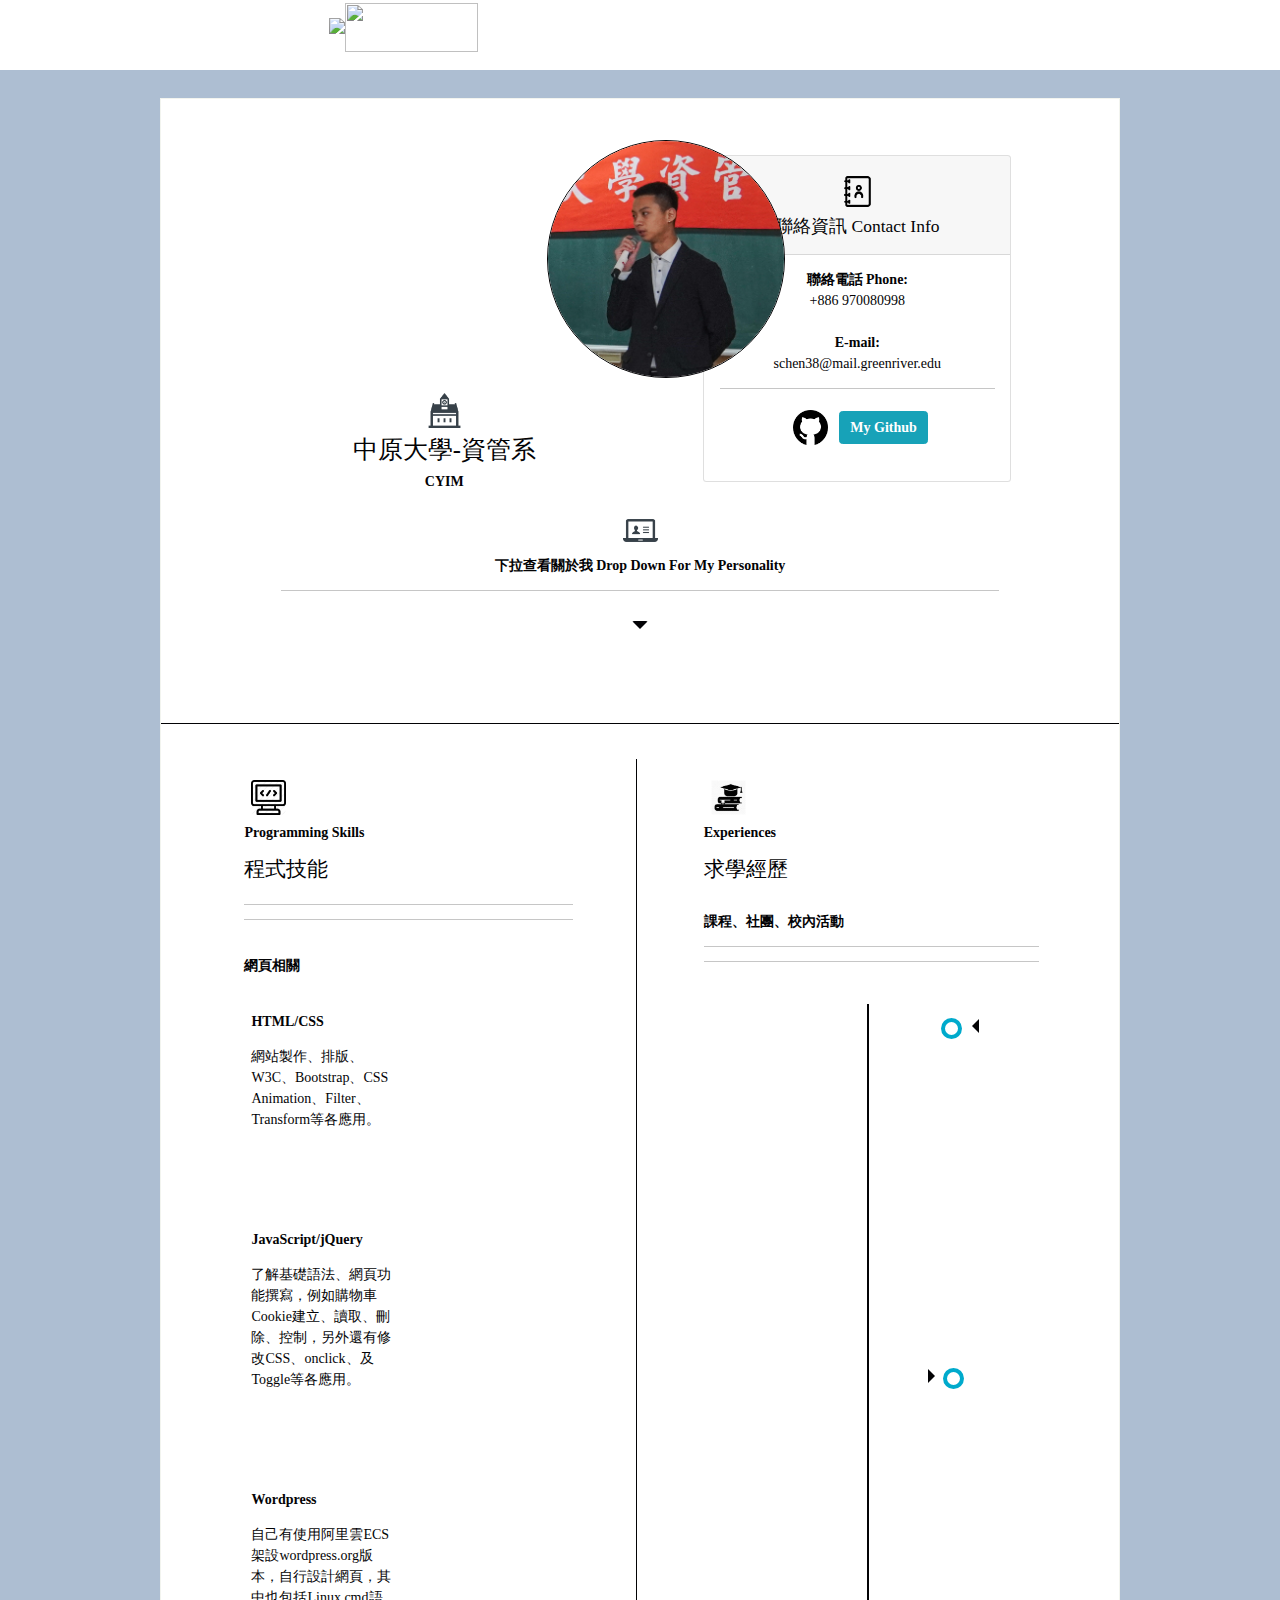
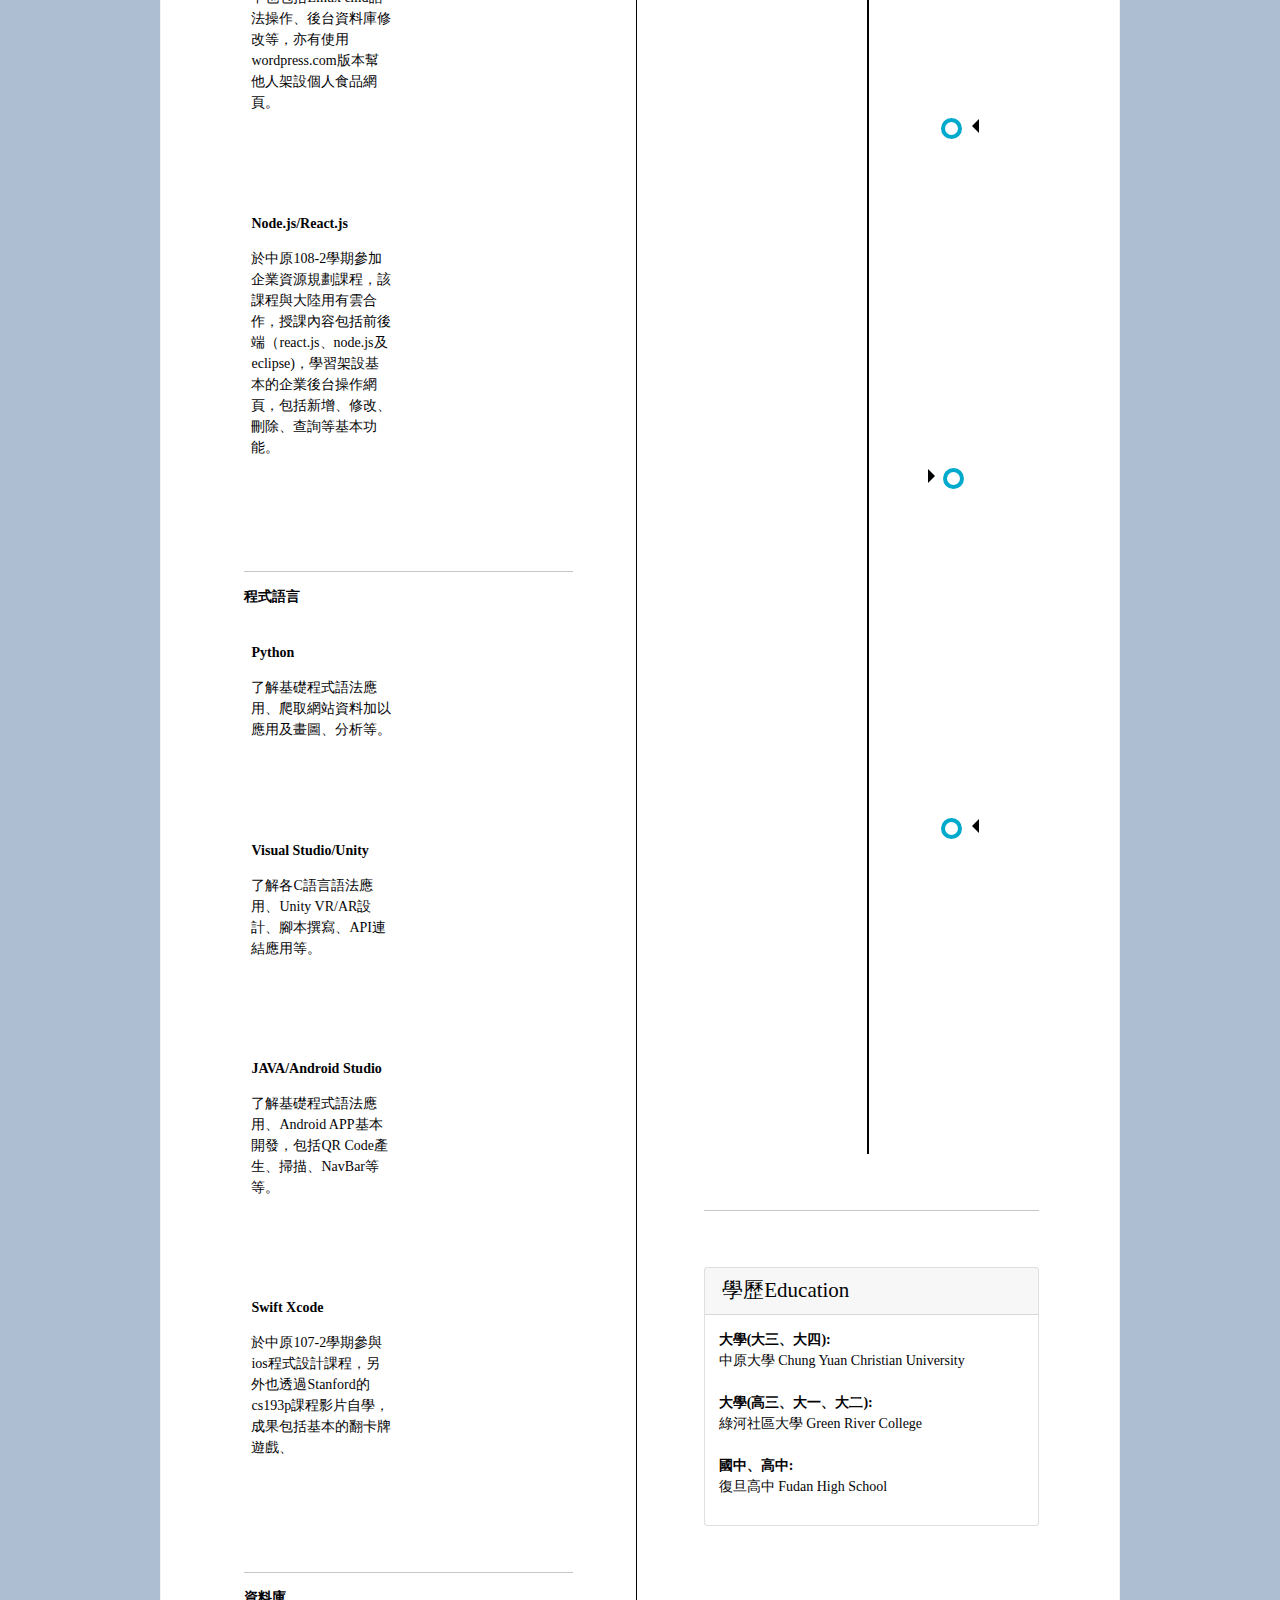
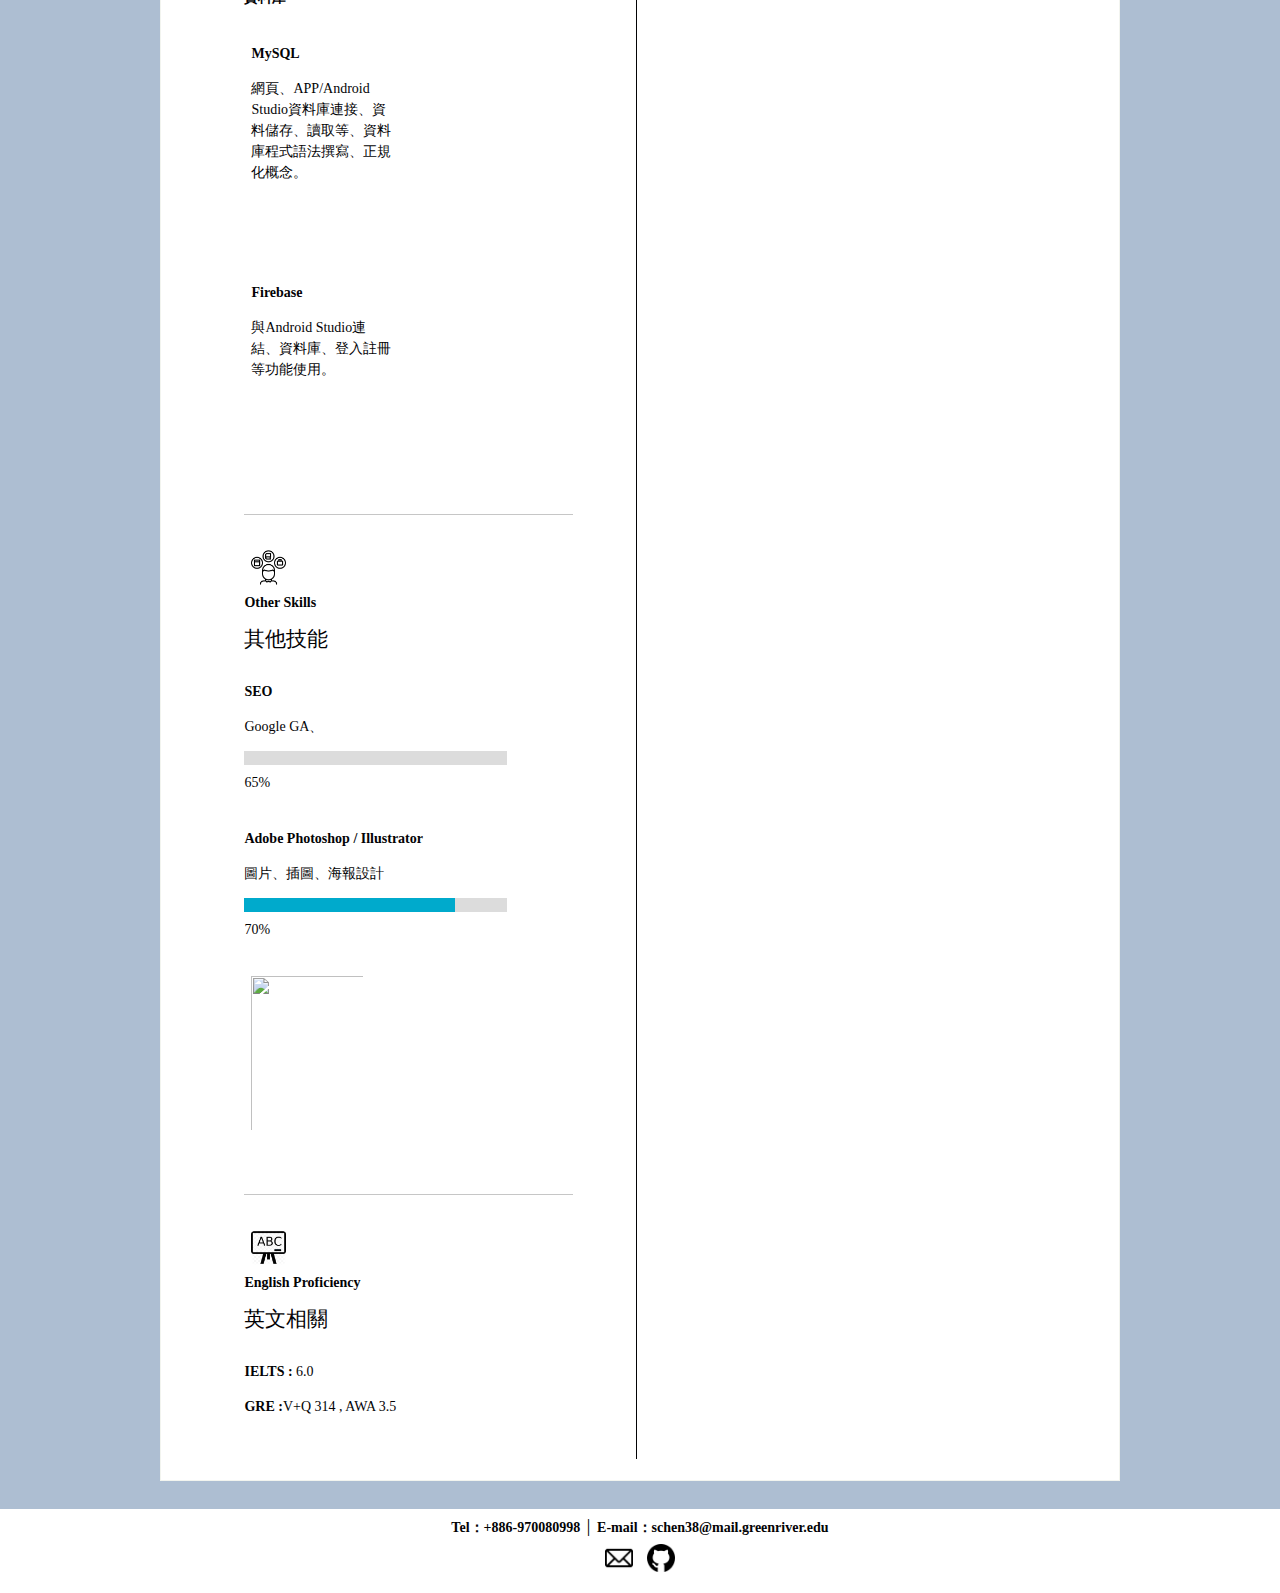
==== commit a5bb9e13: "Update index.html" ====
--- a/index.html
+++ b/index.html
@@ -5,13 +5,13 @@
   <meta charset="utf-8" >
   <link rel="stylesheet" href="css/resume.css">
   <link rel="stylesheet" href="https://maxcdn.bootstrapcdn.com/bootstrap/4.0.0/css/bootstrap.min.css" integrity="sha384-Gn5384xqQ1aoWXA+058RXPxPg6fy4IWvTNh0E263XmFcJlSAwiGgFAW/dAiS6JXm" crossorigin="anonymous">
-  <title>陳聖樺的個人履歷</title>
+  <title>Welcome to Walt Chen's Resume</title>
   <style type="text/css">
     body{
       background: #adbed2;
       font-family: Microsoft JhengHei; 
       text-decoration: none;
-      font-size: 0.9vmax;
+      font-size: 14px;
       color: #030305;
     }
   </style>
@@ -23,10 +23,13 @@
     <div class="frame">
       <div class="a1">
         <div class="info1">
-          <div class="myImage">
-            <img src="img/me.png" class="me">
-            <img src="img/me.png" class="meBack">
-          </div>
+          <center>
+            <div class="myImage">
+              <center>
+                <img src="img/me.png" class="me">
+              </center>
+            </div>
+          </center>
           <div class="info1_1">
             <center>
               <img src="img/school.png" class="icon">
@@ -191,16 +194,17 @@
           <p><b>SEO</b></p>
           <p>Google GA、</p>
           <div class="scontainer">
-            <div class="skill"><p></p></div>
-          </div>
-          <p>80%</p>
+            <div class="skill2"><p></p></div>
+          </div>
+          <p>65%</p>
           <br>
           <p><b>Adobe Photoshop / Illustrator</b></p>
           <p>圖片、插圖、海報設計</p>
           <div class="scontainer">
             <div class="skill"><p></p></div>
           </div>
-          <p>80%</p>
+          <p>70%</p>
+          <img src="img/" class="certificate">
         </div>
         <hr color="#dddddd">
         <div class="skills">
@@ -215,9 +219,10 @@
         <img src="img/education.jpg" class="icon">
         <p><b>Experiences</b></p>
         <h4>求學經歷</h4>
+        <br>        
+        <p><b>課程、社團、校內活動</b><p>
         <hr color="#dddddd"><hr color="#dddddd">
-        <br>
-        <p><b>課程、社團、校內活動</b><p>
+        <center>
         <div class="timeline">
           <div class="tcontainer tright">
             <div class="content0">
@@ -261,6 +266,7 @@
             </div>
           </div>
         </div>
+        </center>
         <hr color="#dddddd">
         <br><br>
         <div class="card">
